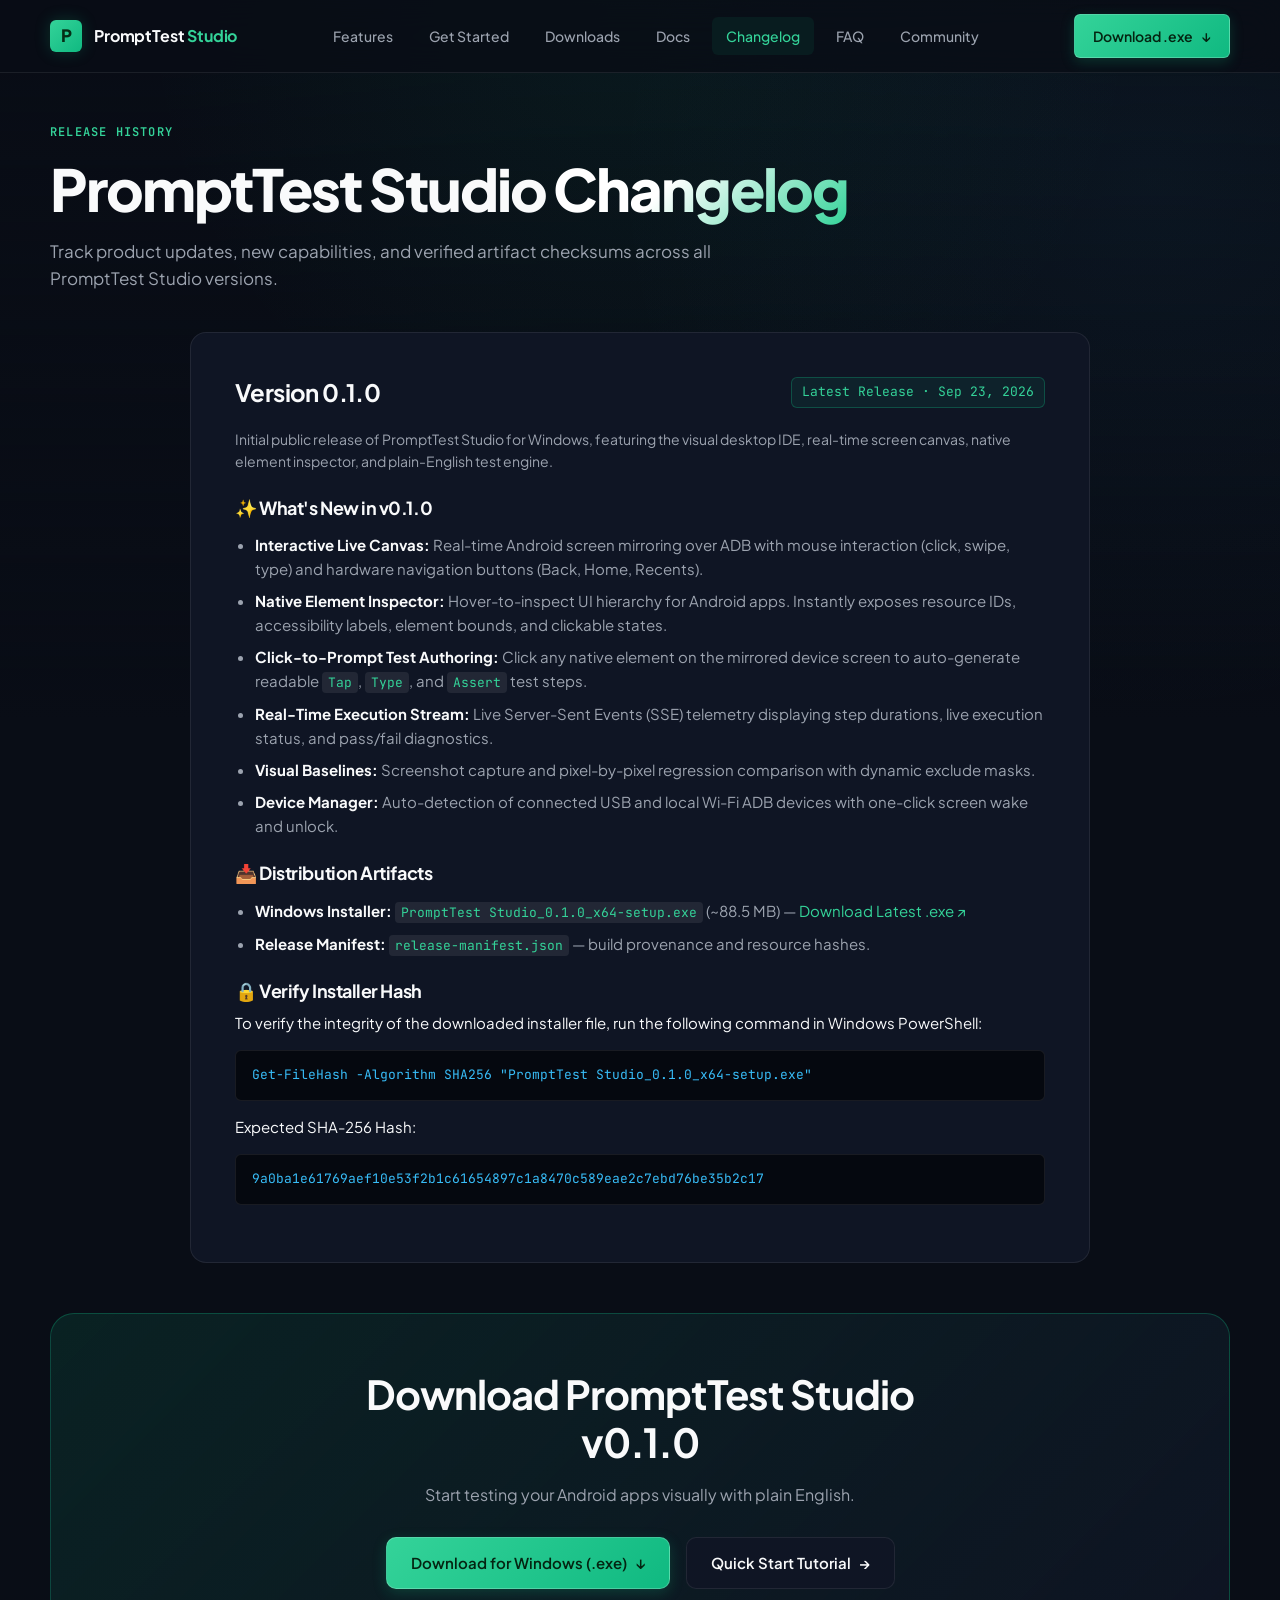
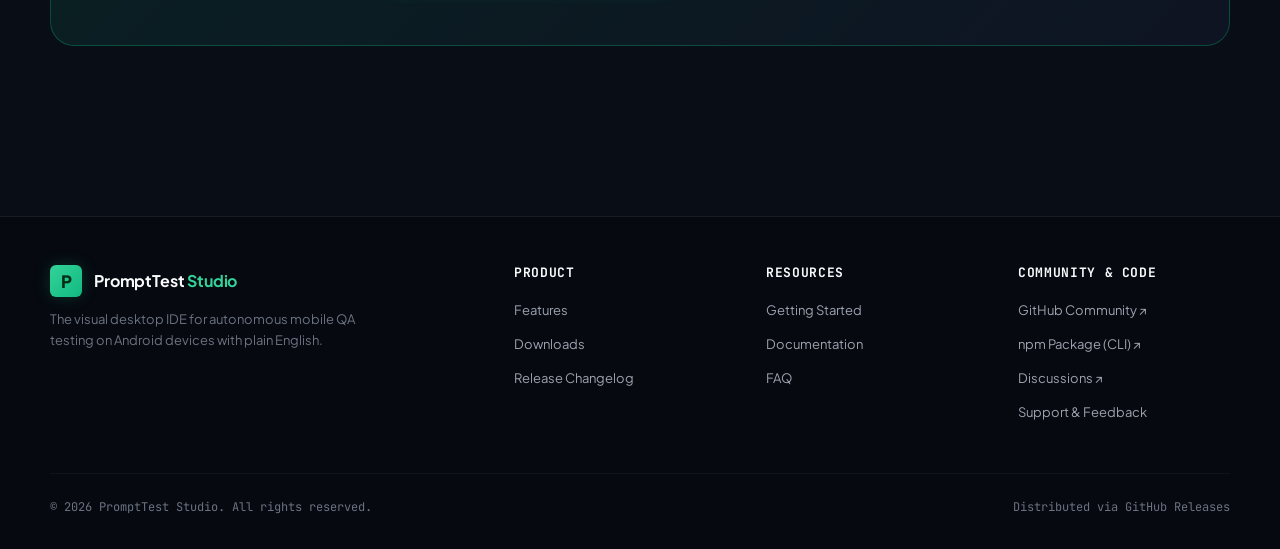
==== changelog.html @ 7959b404 "docs: add npm package link to footer across all pages and link to CLI repository README" ====
<!doctype html>
<html lang="en">
  <head>
    <meta charset="utf-8" />
    <meta name="viewport" content="width=device-width, initial-scale=1" />
    <meta name="description" content="PromptTest Studio release notes and changelog." />
    <meta property="og:title" content="Changelog | PromptTest Studio" />
    <title>Changelog | PromptTest Studio</title>
    <link rel="icon" type="image/svg+xml" href="assets/favicon.svg" />
    <link rel="stylesheet" href="styles/styles.css?v=2.2" />
  </head>
  <body>
    <!-- Navigation Header -->
    <header class="header-wrap">
      <div class="shell nav">
        <a class="brand" href="index.html">
          <span class="brand-mark">P</span>
          <span>PromptTest <strong>Studio</strong></span>
        </a>
        <nav class="nav-links">
          <a href="features.html">Features</a>
          <a href="getting-started.html">Get Started</a>
          <a href="downloads.html">Downloads</a>
          <a href="studio.html">Docs</a>
          <a href="changelog.html">Changelog</a>
          <a href="faq.html">FAQ</a>
          <a href="contact.html">Community</a>
        </nav>
        <div class="nav-actions">
          <a class="btn btn-primary btn-download-primary" href="https://github.com/shriramsingh/prompttest-studio-site/releases/latest">
            <span>Download .exe</span>
            <span>↓</span>
          </a>
          <button class="nav-toggle" aria-label="Toggle navigation menu" aria-expanded="false">
            <svg fill="none" stroke="currentColor" viewBox="0 0 24 24" stroke-width="2">
              <path stroke-linecap="round" stroke-linejoin="round" d="M4 6h16M4 12h16M4 18h16"/>
            </svg>
          </button>
        </div>
      </div>
    </header>

    <!-- Main Content -->
    <main class="shell page-container">
      <div class="page-header">
        <span class="eyebrow">Release History</span>
        <h1>PromptTest Studio <span class="gradient-text">Changelog</span></h1>
        <p class="lede">Track product updates, new capabilities, and verified artifact checksums across all PromptTest Studio versions.</p>
      </div>

      <div class="doc-shell">
        <div style="display: flex; align-items: center; justify-content: space-between; flex-wrap: wrap; gap: 12px; margin-bottom: 20px;">
          <h2 style="margin: 0; border: none; padding: 0;">Version 0.1.0</h2>
          <span class="meta-tag highlight" style="font-size: 13px;">Latest Release · Sep 23, 2026</span>
        </div>
        <p style="color: var(--text-muted); font-size: 14px;">
          Initial public release of PromptTest Studio for Windows, featuring the visual desktop IDE, real-time screen canvas, native element inspector, and plain-English test engine.
        </p>

        <h3>✨ What's New in v0.1.0</h3>
        <ul>
          <li><strong>Interactive Live Canvas:</strong> Real-time Android screen mirroring over ADB with mouse interaction (click, swipe, type) and hardware navigation buttons (Back, Home, Recents).</li>
          <li><strong>Native Element Inspector:</strong> Hover-to-inspect UI hierarchy for Android apps. Instantly exposes resource IDs, accessibility labels, element bounds, and clickable states.</li>
          <li><strong>Click-to-Prompt Test Authoring:</strong> Click any native element on the mirrored device screen to auto-generate readable <code>Tap</code>, <code>Type</code>, and <code>Assert</code> test steps.</li>
          <li><strong>Real-Time Execution Stream:</strong> Live Server-Sent Events (SSE) telemetry displaying step durations, live execution status, and pass/fail diagnostics.</li>
          <li><strong>Visual Baselines:</strong> Screenshot capture and pixel-by-pixel regression comparison with dynamic exclude masks.</li>
          <li><strong>Device Manager:</strong> Auto-detection of connected USB and local Wi-Fi ADB devices with one-click screen wake and unlock.</li>
        </ul>

        <h3>📥 Distribution Artifacts</h3>
        <ul>
          <li>
            <strong>Windows Installer:</strong>
            <code>PromptTest Studio_0.1.0_x64-setup.exe</code> (~88.5 MB) —
            <a href="https://github.com/shriramsingh/prompttest-studio-site/releases/latest">Download Latest .exe ↗</a>
          </li>
          <li>
            <strong>Release Manifest:</strong>
            <code>release-manifest.json</code> — build provenance and resource hashes.
          </li>
        </ul>

        <h3>🔒 Verify Installer Hash</h3>
        <p>To verify the integrity of the downloaded installer file, run the following command in Windows PowerShell:</p>
        <pre class="code-box"><code>Get-FileHash -Algorithm SHA256 "PromptTest Studio_0.1.0_x64-setup.exe"</code></pre>
        
        <p style="margin-top: 14px;">Expected SHA-256 Hash:</p>
        <pre class="code-box"><code>9a0ba1e61769aef10e53f2b1c61654897c1a8470c589eae2c7ebd76be35b2c17</code></pre>
      </div>

      <!-- Bottom CTA Banner -->
      <div class="cta-banner" style="margin-top: 50px;">
        <h2>Download PromptTest Studio v0.1.0</h2>
        <p>Start testing your Android apps visually with plain English.</p>
        <div class="cta-actions">
          <a class="btn btn-primary btn-lg btn-download-primary" href="https://github.com/shriramsingh/prompttest-studio-site/releases/latest">
            <span>Download for Windows (.exe)</span>
            <span>↓</span>
          </a>
          <a class="btn btn-secondary btn-lg" href="getting-started.html">
            <span>Quick Start Tutorial</span>
            <span>→</span>
          </a>
        </div>
      </div>
    </main>

    <!-- Footer -->
    <footer>
      <div class="shell">
        <div class="footer-grid">
          <div class="footer-brand">
            <a class="brand" href="index.html">
              <span class="brand-mark">P</span>
              <span>PromptTest <strong>Studio</strong></span>
            </a>
            <p>The visual desktop IDE for autonomous mobile QA testing on Android devices with plain English.</p>
          </div>
          <div class="footer-col">
            <h4>Product</h4>
            <ul>
              <li><a href="features.html">Features</a></li>
              <li><a href="downloads.html">Downloads</a></li>
              <li><a href="changelog.html">Release Changelog</a></li>
            </ul>
          </div>
          <div class="footer-col">
            <h4>Resources</h4>
            <ul>
              <li><a href="getting-started.html">Getting Started</a></li>
              <li><a href="studio.html">Documentation</a></li>
              <li><a href="faq.html">FAQ</a></li>
            </ul>
          </div>
          <div class="footer-col">
            <h4>Community &amp; Code</h4>
            <ul>
              <li><a href="https://github.com/shriramsingh/prompttest-community" target="_blank" rel="noreferrer">GitHub Community ↗</a></li>
              <li><a href="https://www.npmjs.com/package/prompttest" target="_blank" rel="noreferrer">npm Package (CLI) ↗</a></li>
              <li><a href="https://github.com/shriramsingh/prompttest-community/discussions" target="_blank" rel="noreferrer">Discussions ↗</a></li>
              <li><a href="contact.html">Support &amp; Feedback</a></li>
            </ul>
          </div>
        </div>
        <div class="footer-bottom">
          <span>&copy; 2026 PromptTest Studio. All rights reserved.</span>
          <span>Distributed via GitHub Releases</span>
        </div>
      </div>
    </footer>

    <script src="scripts/nav.js?v=2.2"></script>
    <script src="scripts/releases.js?v=2.2"></script>
  </body>
</html>
---- styles/styles.css ----
@import url('https://fonts.googleapis.com/css2?family=JetBrains+Mono:wght@400;500;600&family=Plus+Jakarta+Sans:wght@400;500;600;700;800&display=swap');

:root {
  --bg: #090d16;
  --bg-surface: #0f1524;
  --bg-surface-raised: #151e32;
  --bg-card: rgba(17, 24, 39, 0.7);
  --bg-card-hover: rgba(23, 32, 51, 0.85);
  
  --border: rgba(255, 255, 255, 0.08);
  --border-subtle: rgba(255, 255, 255, 0.04);
  --border-focus: rgba(16, 185, 129, 0.4);
  
  --text: #f9fafb;
  --text-muted: #9ca3af;
  --text-dim: #6b7280;
  
  --accent: #10b981;
  --accent-light: #34d399;
  --accent-glow: rgba(16, 185, 129, 0.22);
  --accent-cyan: #38bdf8;
  
  --font-sans: 'Plus Jakarta Sans', system-ui, -apple-system, BlinkMacSystemFont, 'Segoe UI', Roboto, Helvetica, Arial, sans-serif;
  --font-mono: 'JetBrains Mono', ui-monospace, SFMono-Regular, Menlo, Monaco, Consolas, monospace;
  
  --radius-sm: 6px;
  --radius-md: 10px;
  --radius-lg: 16px;
  --radius-xl: 24px;
  
  --shadow-sm: 0 1px 2px 0 rgba(0, 0, 0, 0.05);
  --shadow-card: 0 10px 30px -10px rgba(0, 0, 0, 0.5), 0 0 1px 1px var(--border);
  --shadow-glow: 0 0 40px -10px var(--accent-glow);
}

*, *::before, *::after {
  box-sizing: border-box;
}

html {
  scroll-behavior: smooth;
  color-scheme: dark;
}

body {
  margin: 0;
  background-color: var(--bg);
  color: var(--text);
  font-family: var(--font-sans);
  font-size: 15px;
  line-height: 1.6;
  -webkit-font-smoothing: antialiased;
  -moz-osx-font-smoothing: grayscale;
  min-height: 100vh;
  display: flex;
  flex-direction: column;
}

/* Background mesh */
body::before {
  content: "";
  position: fixed;
  inset: 0;
  pointer-events: none;
  z-index: -1;
  background: 
    radial-gradient(circle at 50% 0%, rgba(16, 185, 129, 0.08), transparent 45%),
    radial-gradient(circle at 90% 20%, rgba(56, 189, 248, 0.05), transparent 40%),
    linear-gradient(to bottom, transparent, var(--bg) 80%);
}

.shell {
  width: min(1180px, calc(100% - 40px));
  margin-left: auto;
  margin-right: auto;
}

/* Typography */
h1, h2, h3, h4, h5 {
  color: var(--text);
  font-weight: 700;
  line-height: 1.2;
  margin: 0 0 0.5em;
  letter-spacing: -0.025em;
}

h1 {
  font-size: clamp(34px, 4.8vw, 58px);
  font-weight: 800;
  letter-spacing: -0.035em;
}

h2 {
  font-size: clamp(26px, 3.2vw, 40px);
}

h3 {
  font-size: 20px;
}

p {
  margin: 0 0 1em;
}

a {
  color: var(--accent-light);
  text-decoration: none;
  transition: color 0.15s ease;
}

a:hover {
  color: #fff;
}

.gradient-text {
  background: linear-gradient(135deg, #ffffff 40%, var(--accent-light) 100%);
  -webkit-background-clip: text;
  -webkit-text-fill-color: transparent;
}

/* Header & Nav */
.header-wrap {
  position: sticky;
  top: 0;
  z-index: 100;
  background: rgba(9, 13, 22, 0.8);
  backdrop-filter: blur(16px);
  -webkit-backdrop-filter: blur(16px);
  border-bottom: 1px solid var(--border);
}

.nav {
  height: 72px;
  display: flex;
  align-items: center;
  justify-content: space-between;
  gap: 24px;
}

.brand {
  display: flex;
  align-items: center;
  gap: 12px;
  color: var(--text);
  font-size: 16px;
  font-weight: 700;
  letter-spacing: -0.01em;
  text-decoration: none;
}

.brand-mark {
  display: grid;
  place-items: center;
  width: 32px;
  height: 32px;
  background: linear-gradient(135deg, var(--accent-light), var(--accent));
  color: #052e16;
  font-weight: 800;
  font-size: 17px;
  border-radius: var(--radius-sm);
  box-shadow: 0 0 16px var(--accent-glow);
}

.brand span strong {
  color: var(--accent-light);
}

.nav-links {
  display: flex;
  align-items: center;
  gap: 8px;
}

.nav-links a {
  padding: 8px 14px;
  border-radius: var(--radius-sm);
  color: var(--text-muted);
  font-size: 14px;
  font-weight: 500;
  transition: all 0.15s ease;
}

.nav-links a:hover {
  color: var(--text);
  background: rgba(255, 255, 255, 0.05);
}

.nav-links a.active {
  color: var(--accent-light);
  background: rgba(16, 185, 129, 0.08);
}

.nav-actions {
  display: flex;
  align-items: center;
  gap: 12px;
}

/* Nav toggle button for mobile */
.nav-toggle {
  display: none;
  background: transparent;
  border: 1px solid var(--border);
  color: var(--text);
  padding: 8px 10px;
  border-radius: var(--radius-sm);
  cursor: pointer;
}

.nav-toggle svg {
  display: block;
  width: 20px;
  height: 20px;
}

/* Buttons */
.btn {
  display: inline-flex;
  align-items: center;
  justify-content: center;
  gap: 8px;
  padding: 10px 18px;
  border-radius: var(--radius-sm);
  font-size: 14px;
  font-weight: 600;
  cursor: pointer;
  transition: all 0.2s cubic-bezier(0.16, 1, 0.3, 1);
  text-decoration: none;
  white-space: nowrap;
}

.btn-primary {
  background: linear-gradient(135deg, var(--accent-light), var(--accent));
  color: #042411;
  box-shadow: 0 4px 14px var(--accent-glow);
  border: 1px solid rgba(255, 255, 255, 0.2);
}

.btn-primary:hover {
  background: linear-gradient(135deg, #4ade80, var(--accent-light));
  color: #021a0b;
  transform: translateY(-1px);
  box-shadow: 0 6px 20px rgba(16, 185, 129, 0.35);
}

.btn-secondary {
  background: var(--bg-surface);
  border: 1px solid var(--border);
  color: var(--text);
}

.btn-secondary:hover {
  background: var(--bg-surface-raised);
  border-color: rgba(255, 255, 255, 0.16);
  color: #fff;
  transform: translateY(-1px);
}

.btn-lg {
  padding: 13px 24px;
  font-size: 15px;
  border-radius: var(--radius-md);
}

/* Hero Section */
.hero {
  padding: 68px 0 80px;
  text-align: center;
}

.hero-pill {
  display: inline-flex;
  align-items: center;
  gap: 8px;
  padding: 5px 14px;
  background: rgba(16, 185, 129, 0.08);
  border: 1px solid rgba(16, 185, 129, 0.25);
  border-radius: 9999px;
  font-size: 13px;
  font-weight: 500;
  color: var(--accent-light);
  margin-bottom: 24px;
  text-decoration: none;
  transition: border-color 0.15s ease;
}

.hero-pill:hover {
  border-color: var(--accent-light);
  color: #fff;
}

.hero-pill .dot {
  width: 7px;
  height: 7px;
  background: var(--accent-light);
  border-radius: 50%;
  box-shadow: 0 0 10px var(--accent-light);
}

.hero h1 {
  max-width: 820px;
  margin: 0 auto 20px;
}

.hero-lede {
  max-width: 640px;
  margin: 0 auto 32px;
  color: var(--text-muted);
  font-size: 17px;
  line-height: 1.6;
}

.hero-cta {
  display: flex;
  align-items: center;
  justify-content: center;
  gap: 16px;
  flex-wrap: wrap;
  margin-bottom: 16px;
}

.hero-meta {
  color: var(--text-dim);
  font-size: 13px;
  font-family: var(--font-mono);
  display: flex;
  align-items: center;
  justify-content: center;
  gap: 16px;
  flex-wrap: wrap;
}

.hero-meta span {
  display: inline-flex;
  align-items: center;
  gap: 6px;
}

/* IDE & Phone Mockup */
.mockup-container {
  margin: 54px auto 0;
  max-width: 1040px;
  position: relative;
}

.mockup-glow {
  position: absolute;
  inset: -20px 10%;
  background: radial-gradient(ellipse at 50% 40%, rgba(16, 185, 129, 0.15), transparent 70%);
  filter: blur(50px);
  z-index: 0;
  pointer-events: none;
}

.studio-window {
  position: relative;
  z-index: 1;
  background: #0d121f;
  border: 1px solid rgba(255, 255, 255, 0.1);
  border-radius: var(--radius-lg);
  box-shadow: 0 25px 60px -15px rgba(0, 0, 0, 0.8), 0 0 0 1px rgba(255, 255, 255, 0.05);
  overflow: hidden;
  text-align: left;
}

.window-titlebar {
  height: 42px;
  background: #0a0e19;
  border-bottom: 1px solid var(--border);
  display: flex;
  align-items: center;
  padding: 0 16px;
  gap: 14px;
  font-family: var(--font-mono);
  font-size: 12px;
  color: var(--text-dim);
}

.traffic-lights {
  display: flex;
  gap: 7px;
}

.traffic-lights span {
  width: 11px;
  height: 11px;
  border-radius: 50%;
  background: #2b3547;
}

.traffic-lights span:nth-child(1) { background: #ef4444; }
.traffic-lights span:nth-child(2) { background: #f59e0b; }
.traffic-lights span:nth-child(3) { background: #10b981; }

.window-title {
  margin-left: 6px;
  color: var(--text-muted);
}

.device-badge {
  margin-left: auto;
  display: inline-flex;
  align-items: center;
  gap: 6px;
  background: rgba(16, 185, 129, 0.1);
  border: 1px solid rgba(16, 185, 129, 0.25);
  padding: 3px 10px;
  border-radius: 9999px;
  color: var(--accent-light);
  font-size: 11px;
}

.device-badge .pulse {
  width: 6px;
  height: 6px;
  border-radius: 50%;
  background: var(--accent-light);
  box-shadow: 0 0 8px var(--accent-light);
}

.window-body {
  display: grid;
  grid-template-columns: 56px 1fr 340px;
  min-height: 440px;
}

/* Mockup Sidebar */
.mockup-sidebar {
  background: #090d16;
  border-right: 1px solid var(--border);
  display: flex;
  flex-direction: column;
  align-items: center;
  padding: 16px 0;
  gap: 20px;
}

.mockup-sidebar-icon {
  width: 34px;
  height: 34px;
  border-radius: var(--radius-sm);
  display: grid;
  place-items: center;
  color: var(--text-dim);
  font-size: 16px;
  transition: all 0.15s ease;
}

.mockup-sidebar-icon.active {
  background: rgba(16, 185, 129, 0.12);
  color: var(--accent-light);
  border: 1px solid rgba(16, 185, 129, 0.3);
}

/* Mockup Device Canvas */
.mockup-canvas {
  background: #0f1422;
  padding: 24px;
  display: flex;
  flex-direction: column;
  align-items: center;
  justify-content: center;
  position: relative;
}

.canvas-device-frame {
  width: 220px;
  height: 380px;
  background: #04070e;
  border: 5px solid #202b3e;
  border-radius: 28px;
  position: relative;
  overflow: hidden;
  box-shadow: 0 15px 35px rgba(0, 0, 0, 0.5);
}

.device-camera {
  position: absolute;
  top: 10px;
  left: 50%;
  transform: translateX(-50%);
  width: 10px;
  height: 10px;
  background: #202b3e;
  border-radius: 50%;
  z-index: 5;
}

.device-screen {
  padding: 34px 14px 14px;
  height: 100%;
  display: flex;
  flex-direction: column;
  background: linear-gradient(180deg, #131d2e 0%, #0d1522 100%);
  position: relative;
}

.screen-app-bar {
  font-size: 11px;
  font-weight: 700;
  color: #fff;
  margin-bottom: 20px;
  display: flex;
  justify-content: space-between;
}

.screen-card {
  background: rgba(255, 255, 255, 0.05);
  border-radius: var(--radius-sm);
  padding: 12px;
  margin-bottom: 14px;
}

.screen-input {
  height: 28px;
  background: rgba(0, 0, 0, 0.3);
  border: 1px solid rgba(255, 255, 255, 0.1);
  border-radius: 4px;
  margin-bottom: 10px;
  padding: 4px 8px;
  font-size: 10px;
  color: var(--text-muted);
}

/* Inspected Element Overlay */
.inspected-target {
  position: relative;
  background: var(--accent);
  color: #042411;
  font-weight: 700;
  font-size: 11px;
  text-align: center;
  padding: 8px;
  border-radius: 5px;
  box-shadow: 0 0 0 2px var(--accent-light), 0 0 16px var(--accent-glow);
  animation: pulseTarget 2s infinite ease-in-out;
}

@keyframes pulseTarget {
  0%, 100% { box-shadow: 0 0 0 2px var(--accent-light), 0 0 14px var(--accent-glow); }
  50% { box-shadow: 0 0 0 3px #fff, 0 0 22px rgba(16, 185, 129, 0.6); }
}

.target-tooltip {
  position: absolute;
  top: -30px;
  left: 50%;
  transform: translateX(-50%);
  background: #021a0b;
  border: 1px solid var(--accent);
  color: var(--accent-light);
  font-family: var(--font-mono);
  font-size: 9px;
  padding: 3px 6px;
  border-radius: 4px;
  white-space: nowrap;
}

/* Mockup Stream & Spec panel */
.mockup-panel {
  background: #0b0f1a;
  border-left: 1px solid var(--border);
  display: flex;
  flex-direction: column;
}

.panel-header {
  height: 42px;
  border-bottom: 1px solid var(--border);
  display: flex;
  align-items: center;
  justify-content: space-between;
  padding: 0 16px;
  font-size: 12px;
  font-weight: 600;
  color: var(--text-muted);
}

.panel-body {
  padding: 16px;
  flex: 1;
  overflow: auto;
  font-family: var(--font-mono);
  font-size: 12px;
}

.stream-step {
  display: flex;
  align-items: flex-start;
  gap: 10px;
  padding: 10px 12px;
  background: rgba(255, 255, 255, 0.02);
  border: 1px solid var(--border);
  border-radius: var(--radius-sm);
  margin-bottom: 8px;
  line-height: 1.4;
}

.stream-step.pass {
  border-left: 3px solid var(--accent);
}

.stream-step.active {
  border-left: 3px solid var(--accent-cyan);
  background: rgba(56, 189, 248, 0.06);
}

.step-icon {
  font-weight: 800;
  font-size: 13px;
}

.stream-step.pass .step-icon { color: var(--accent); }
.stream-step.active .step-icon { color: var(--accent-cyan); }

.step-text {
  flex: 1;
  color: var(--text);
}

.step-time {
  color: var(--text-dim);
  font-size: 10px;
}

/* Trust / Proof ribbon */
.proof-strip {
  padding: 24px 0;
  border-top: 1px solid var(--border);
  border-bottom: 1px solid var(--border);
  background: rgba(15, 21, 36, 0.4);
  margin: 70px 0;
}

.proof-strip .shell {
  display: flex;
  justify-content: space-around;
  align-items: center;
  flex-wrap: wrap;
  gap: 20px;
  color: var(--text-muted);
  font-family: var(--font-mono);
  font-size: 12px;
  text-transform: uppercase;
  letter-spacing: 0.06em;
}

.proof-strip span {
  display: flex;
  align-items: center;
  gap: 8px;
}

.proof-strip span strong {
  color: var(--text);
}

/* Feature Bento Grid */
.section {
  padding: 70px 0;
}

.section-head {
  text-align: center;
  max-width: 680px;
  margin: 0 auto 50px;
}

.eyebrow {
  color: var(--accent-light);
  font-family: var(--font-mono);
  font-size: 12px;
  font-weight: 600;
  letter-spacing: 0.1em;
  text-transform: uppercase;
  margin-bottom: 12px;
  display: block;
}

.section-head p {
  color: var(--text-muted);
  font-size: 16px;
}

.bento-grid {
  display: grid;
  grid-template-columns: repeat(3, 1fr);
  gap: 20px;
}

.bento-card {
  background: var(--bg-card);
  border: 1px solid var(--border);
  border-radius: var(--radius-lg);
  padding: 28px;
  transition: all 0.25s ease;
  display: flex;
  flex-direction: column;
}

.bento-card:hover {
  background: var(--bg-card-hover);
  border-color: var(--card-border-hover);
  transform: translateY(-2px);
  box-shadow: var(--shadow-glow);
}

.bento-icon {
  width: 44px;
  height: 44px;
  border-radius: var(--radius-md);
  background: rgba(16, 185, 129, 0.1);
  border: 1px solid rgba(16, 185, 129, 0.2);
  color: var(--accent-light);
  display: grid;
  place-items: center;
  font-size: 20px;
  margin-bottom: 20px;
}

.bento-card h3 {
  margin-bottom: 10px;
}

.bento-card p {
  color: var(--text-muted);
  font-size: 14px;
  line-height: 1.6;
  margin-bottom: 18px;
  flex: 1;
}

.bento-pill {
  align-self: flex-start;
  font-family: var(--font-mono);
  font-size: 11px;
  background: rgba(255, 255, 255, 0.04);
  border: 1px solid var(--border);
  padding: 3px 8px;
  border-radius: 4px;
  color: var(--accent-cyan);
}

/* Workflow Steps */
.workflow-grid {
  display: grid;
  grid-template-columns: repeat(3, 1fr);
  gap: 24px;
  margin-top: 40px;
}

.step-card {
  position: relative;
  background: var(--bg-surface);
  border: 1px solid var(--border);
  border-radius: var(--radius-lg);
  padding: 32px 24px;
}

.step-number {
  font-family: var(--font-mono);
  font-size: 24px;
  font-weight: 800;
  color: var(--accent);
  margin-bottom: 14px;
}

.step-card h3 {
  margin-bottom: 10px;
}

.step-card p {
  color: var(--text-muted);
  font-size: 14px;
  line-height: 1.6;
}

.step-card code {
  display: block;
  margin-top: 14px;
  padding: 8px 12px;
  background: #090d16;
  border: 1px solid var(--border);
  border-radius: var(--radius-sm);
  font-family: var(--font-mono);
  font-size: 12px;
  color: var(--accent-light);
}

/* CTA Banner */
.cta-banner {
  margin: 60px 0 80px;
  background: linear-gradient(135deg, rgba(16, 185, 129, 0.12) 0%, rgba(15, 21, 36, 0.9) 100%);
  border: 1px solid rgba(16, 185, 129, 0.3);
  border-radius: var(--radius-xl);
  padding: 56px 40px;
  text-align: center;
  position: relative;
  overflow: hidden;
}

.cta-banner h2 {
  max-width: 600px;
  margin: 0 auto 16px;
}

.cta-banner p {
  max-width: 520px;
  margin: 0 auto 30px;
  color: var(--text-muted);
  font-size: 16px;
}

.cta-actions {
  display: flex;
  justify-content: center;
  align-items: center;
  gap: 16px;
  flex-wrap: wrap;
}

/* Documentation / Page Shell */
.page-container {
  padding: 50px 0 90px;
  flex: 1;
}

.page-header {
  margin-bottom: 40px;
}

.page-header h1 {
  margin-bottom: 14px;
}

.page-header .lede {
  color: var(--text-muted);
  font-size: 17px;
  max-width: 720px;
  line-height: 1.6;
}

/* Download Center Card */
.download-hero-card {
  background: var(--bg-surface);
  border: 1px solid rgba(16, 185, 129, 0.3);
  box-shadow: 0 12px 35px -10px var(--accent-glow);
  border-radius: var(--radius-lg);
  padding: 36px;
  display: flex;
  align-items: center;
  justify-content: space-between;
  gap: 28px;
  margin-bottom: 40px;
}

.download-hero-left h2 {
  font-size: 28px;
  margin-bottom: 8px;
}

.download-hero-left p {
  color: var(--text-muted);
  font-size: 14px;
  margin: 0 0 12px;
}

.download-meta-tags {
  display: flex;
  gap: 12px;
  flex-wrap: wrap;
}

.meta-tag {
  display: inline-flex;
  align-items: center;
  gap: 6px;
  padding: 4px 10px;
  background: rgba(255, 255, 255, 0.04);
  border: 1px solid var(--border);
  border-radius: var(--radius-sm);
  font-family: var(--font-mono);
  font-size: 11px;
  color: var(--text-muted);
}

.meta-tag.highlight {
  color: var(--accent-light);
  border-color: rgba(16, 185, 129, 0.3);
  background: rgba(16, 185, 129, 0.08);
}

/* Platform Cards Grid */
.platform-grid {
  display: grid;
  grid-template-columns: repeat(3, 1fr);
  gap: 24px;
  margin: 36px 0;
}

.platform-card {
  background: var(--bg-surface);
  border: 1px solid var(--border);
  border-radius: var(--radius-lg);
  padding: 32px 28px;
  display: flex;
  flex-direction: column;
  position: relative;
  transition: all 0.2s ease;
}

.platform-card.active {
  border-color: rgba(16, 185, 129, 0.4);
  box-shadow: 0 10px 30px -10px var(--accent-glow);
  background: linear-gradient(180deg, rgba(16, 185, 129, 0.04) 0%, var(--bg-surface) 100%);
}

.platform-card.upcoming {
  opacity: 0.8;
  border-style: dashed;
}

.platform-card:hover {
  transform: translateY(-2px);
  border-color: rgba(255, 255, 255, 0.2);
}

.platform-card.active:hover {
  border-color: var(--accent-light);
}

.platform-header {
  display: flex;
  align-items: center;
  justify-content: space-between;
  margin-bottom: 20px;
}

.platform-icon {
  width: 48px;
  height: 48px;
  border-radius: var(--radius-md);
  background: rgba(255, 255, 255, 0.04);
  border: 1px solid var(--border);
  display: grid;
  place-items: center;
  color: var(--text);
}

.platform-card.active .platform-icon {
  background: rgba(16, 185, 129, 0.12);
  border-color: rgba(16, 185, 129, 0.3);
  color: var(--accent-light);
}

.platform-status-badge {
  font-family: var(--font-mono);
  font-size: 11px;
  font-weight: 600;
  padding: 3px 8px;
  border-radius: 4px;
}

.platform-status-badge.available {
  background: rgba(16, 185, 129, 0.15);
  color: var(--accent-light);
  border: 1px solid rgba(16, 185, 129, 0.3);
}

.platform-status-badge.roadmap {
  background: rgba(255, 255, 255, 0.05);
  color: var(--text-dim);
  border: 1px solid var(--border);
}

.platform-card h3 {
  font-size: 20px;
  margin: 0 0 8px;
}

.platform-card .platform-desc {
  color: var(--text-muted);
  font-size: 13px;
  line-height: 1.6;
  margin-bottom: 20px;
}

.platform-specs {
  list-style: none;
  padding: 0;
  margin: 0 0 28px;
  display: flex;
  flex-direction: column;
  gap: 8px;
  font-size: 13px;
  color: var(--text-muted);
  flex: 1;
}

.platform-specs li {
  display: flex;
  align-items: center;
  gap: 8px;
}

.platform-specs li span {
  color: var(--text-dim);
  font-family: var(--font-mono);
  font-size: 11px;
}

.platform-specs li strong {
  color: var(--text);
}

@media (max-width: 900px) {
  .platform-grid {
    grid-template-columns: 1fr;
  }
}

/* Verification Card */
.verify-card {
  background: var(--bg-surface);
  border: 1px solid var(--border);
  border-radius: var(--radius-md);
  padding: 24px;
  margin-top: 32px;
}

.verify-card h3 {
  font-size: 16px;
  margin-bottom: 8px;
}

/* SmartScreen Alert Box */
.smartscreen-notice {
  background: rgba(30, 58, 138, 0.15);
  border: 1px solid rgba(59, 130, 246, 0.4);
  border-radius: var(--radius-md);
  padding: 24px;
  margin: 32px 0;
  display: flex;
  gap: 20px;
  align-items: flex-start;
}

.smartscreen-icon {
  width: 40px;
  height: 40px;
  border-radius: var(--radius-sm);
  background: rgba(59, 130, 246, 0.2);
  color: #60a5fa;
  display: grid;
  place-items: center;
  flex-shrink: 0;
}

.smartscreen-icon svg {
  width: 22px;
  height: 22px;
  stroke: currentColor;
  stroke-width: 2;
  fill: none;
}

.smartscreen-content h3 {
  font-size: 16px;
  margin: 0 0 6px;
  color: #93c5fd;
}

.smartscreen-content p {
  color: var(--text-muted);
  font-size: 14px;
  margin: 0 0 12px;
  line-height: 1.6;
}

.smartscreen-steps {
  display: flex;
  flex-direction: column;
  gap: 8px;
  background: rgba(10, 15, 26, 0.6);
  border: 1px solid rgba(255, 255, 255, 0.06);
  border-radius: var(--radius-sm);
  padding: 14px 16px;
  font-size: 13px;
  color: var(--text);
}

.smartscreen-steps strong {
  color: #60a5fa;
}

/* Guide Step List for Wi-Fi & Device Setup */
.guide-step-list {
  display: flex;
  flex-direction: column;
  gap: 16px;
  margin: 20px 0;
}

.guide-step-item {
  display: flex;
  gap: 16px;
  background: rgba(255, 255, 255, 0.02);
  border: 1px solid var(--border);
  border-radius: var(--radius-md);
  padding: 20px;
}

.step-badge {
  width: 32px;
  height: 32px;
  border-radius: 50%;
  background: rgba(16, 185, 129, 0.15);
  border: 1px solid var(--accent);
  color: var(--accent-light);
  font-weight: 700;
  font-family: var(--font-mono);
  font-size: 14px;
  display: grid;
  place-items: center;
  flex-shrink: 0;
}

.step-details {
  flex: 1;
}

.step-details h4 {
  font-size: 15px;
  margin: 0 0 6px;
  color: var(--text);
}

.step-details p {
  font-size: 13px;
  color: var(--text-muted);
  margin: 0 0 8px;
  line-height: 1.6;
}

.step-details ul {
  margin: 0;
  padding-left: 18px;
  color: var(--text-muted);
  font-size: 13px;
}

.step-details li {
  margin-bottom: 4px;
}

.verify-card p {
  color: var(--text-muted);
  font-size: 13px;
  margin-bottom: 14px;
}

.code-box {
  background: #05080f;
  border: 1px solid var(--border);
  border-radius: var(--radius-sm);
  padding: 14px 16px;
  font-family: var(--font-mono);
  font-size: 13px;
  color: var(--accent-cyan);
  overflow-x: auto;
  line-height: 1.6;
}

/* FAQ Accordion */
.faq-list {
  display: flex;
  flex-direction: column;
  gap: 12px;
  max-width: 860px;
}

.faq-item {
  background: var(--bg-surface);
  border: 1px solid var(--border);
  border-radius: var(--radius-md);
  overflow: hidden;
  transition: border-color 0.15s ease;
}

.faq-item:hover {
  border-color: rgba(255, 255, 255, 0.15);
}

.faq-item summary {
  padding: 20px 24px;
  cursor: pointer;
  font-size: 16px;
  font-weight: 600;
  list-style: none;
  display: flex;
  justify-content: space-between;
  align-items: center;
  user-select: none;
}

.faq-item summary::-webkit-details-marker {
  display: none;
}

.faq-item summary::after {
  content: "+";
  font-family: var(--font-mono);
  font-size: 20px;
  color: var(--accent-light);
  transition: transform 0.2s ease;
}

.faq-item[open] summary::after {
  content: "−";
}

.faq-content {
  padding: 0 24px 22px;
  color: var(--text-muted);
  font-size: 14px;
  line-height: 1.7;
}

/* Contact Cards */
.contact-grid {
  display: grid;
  grid-template-columns: repeat(3, 1fr);
  gap: 20px;
  margin-top: 32px;
}

.contact-card {
  background: var(--bg-surface);
  border: 1px solid var(--border);
  border-radius: var(--radius-lg);
  padding: 28px;
  display: flex;
  flex-direction: column;
  gap: 12px;
  text-decoration: none !important;
  transition: all 0.2s ease;
}

.contact-card:hover {
  border-color: var(--accent-light);
  background: var(--bg-surface-raised);
  transform: translateY(-2px);
}

.contact-card .card-icon {
  font-size: 24px;
}

.contact-card h3 {
  margin: 0;
  font-size: 18px;
  color: var(--text);
  display: flex;
  align-items: center;
  gap: 8px;
}

.contact-card h3 span {
  color: var(--accent-light);
  font-size: 14px;
}

.contact-card p {
  color: var(--text-muted);
  font-size: 13px;
  margin: 0;
  line-height: 1.6;
}

/* Documentation Content */
.doc-shell {
  max-width: 900px;
  background: var(--bg-surface);
  border: 1px solid var(--border);
  border-radius: var(--radius-lg);
  padding: 44px;
  margin: 0 auto;
}

.doc-shell h2 {
  font-size: 24px;
  border-bottom: 1px solid var(--border);
  padding-bottom: 10px;
  margin-top: 36px;
}

.doc-shell h3 {
  font-size: 18px;
  margin-top: 24px;
}

.doc-shell ul {
  padding-left: 20px;
  color: var(--text-muted);
}

.doc-shell li {
  margin-bottom: 8px;
  line-height: 1.6;
}

.doc-shell strong {
  color: var(--text);
}

.doc-shell code {
  background: rgba(255, 255, 255, 0.08);
  padding: 2px 6px;
  border-radius: 4px;
  font-family: var(--font-mono);
  font-size: 13px;
  color: var(--accent-light);
}

.doc-shell pre code {
  background: none;
  padding: 0;
  color: inherit;
}

/* Footer */
footer {
  margin-top: auto;
  border-top: 1px solid var(--border);
  background: #060910;
  padding: 48px 0 32px;
}

.footer-grid {
  display: grid;
  grid-template-columns: 2fr 1fr 1fr 1fr;
  gap: 40px;
  margin-bottom: 40px;
}

.footer-brand p {
  color: var(--text-dim);
  font-size: 13px;
  max-width: 320px;
  margin-top: 12px;
}

.footer-col h4 {
  font-size: 13px;
  font-family: var(--font-mono);
  color: var(--text);
  text-transform: uppercase;
  letter-spacing: 0.05em;
  margin-bottom: 16px;
}

.footer-col ul {
  list-style: none;
  padding: 0;
  margin: 0;
}

.footer-col li {
  margin-bottom: 10px;
}

.footer-col a {
  color: var(--text-muted);
  font-size: 13px;
  transition: color 0.15s ease;
}

.footer-col a:hover {
  color: var(--accent-light);
}

.footer-bottom {
  padding-top: 24px;
  border-top: 1px solid var(--border-subtle);
  display: flex;
  justify-content: space-between;
  align-items: center;
  color: var(--text-dim);
  font-size: 12px;
  font-family: var(--font-mono);
  flex-wrap: wrap;
  gap: 12px;
}

/* Responsive Styles */
@media (max-width: 960px) {
  .bento-grid, .workflow-grid, .contact-grid {
    grid-template-columns: 1fr;
  }
  
  .window-body {
    grid-template-columns: 1fr;
  }
  
  .mockup-sidebar, .mockup-panel {
    display: none;
  }
  
  .footer-grid {
    grid-template-columns: 1fr 1fr;
  }
  
  .download-hero-card {
    flex-direction: column;
    align-items: flex-start;
  }
}

.bento-icon svg, .mockup-sidebar-icon svg, .card-icon svg, .smartscreen-icon svg {
  display: block;
  stroke: currentColor;
  stroke-width: 2;
  stroke-linecap: round;
  stroke-linejoin: round;
  fill: none;
  flex-shrink: 0;
}

.smartscreen-icon svg {
  width: 22px;
  height: 22px;
  max-width: 22px;
  max-height: 22px;
}

.bento-icon svg {
  width: 22px;
  height: 22px;
}

.mockup-sidebar-icon svg {
  width: 18px;
  height: 18px;
}

.card-icon svg {
  width: 26px;
  height: 26px;
}

@media (max-width: 1024px) {
  .nav-links {
    display: none;
    position: absolute;
    top: 72px;
    left: 0;
    right: 0;
    background: #090d16;
    border-bottom: 1px solid var(--border);
    flex-direction: column;
    padding: 16px 20px;
    gap: 4px;
    box-shadow: 0 20px 40px rgba(0, 0, 0, 0.8);
  }
  
  .nav-links.is-open {
    display: flex;
  }
  
  .nav-links a {
    width: 100%;
    padding: 12px 14px;
    font-size: 15px;
  }
  
  .nav-toggle {
    display: block;
  }
  
  .doc-shell {
    padding: 24px;
  }
  
  .footer-grid {
    grid-template-columns: 1fr;
  }
}

/* Documentation Portal Layout */
.docs-layout {
  display: grid;
  grid-template-columns: 260px 1fr;
  gap: 48px;
  align-items: start;
}

.docs-sidebar {
  position: sticky;
  top: 96px;
  max-height: calc(100vh - 120px);
  overflow-y: auto;
  padding-right: 16px;
  border-right: 1px solid var(--border);
}

.docs-sidebar::-webkit-scrollbar {
  width: 4px;
}

.docs-sidebar::-webkit-scrollbar-thumb {
  background: rgba(255, 255, 255, 0.1);
  border-radius: 4px;
}

.docs-sidebar-group {
  margin-bottom: 24px;
}

.docs-sidebar-title {
  font-size: 11px;
  font-family: var(--font-mono);
  text-transform: uppercase;
  letter-spacing: 0.08em;
  color: var(--accent-light);
  margin-bottom: 10px;
  font-weight: 700;
}

.docs-sidebar-links {
  list-style: none;
  padding: 0;
  margin: 0;
  display: flex;
  flex-direction: column;
  gap: 4px;
}

.docs-sidebar-links a {
  color: var(--text-muted);
  font-size: 13px;
  padding: 6px 10px;
  border-radius: var(--radius-sm);
  transition: all 0.15s ease;
  display: block;
}

.docs-sidebar-links a:hover {
  color: var(--text);
  background: rgba(255, 255, 255, 0.04);
}

.docs-sidebar-links a.active {
  color: var(--accent-light);
  background: rgba(16, 185, 129, 0.1);
  font-weight: 600;
}

.docs-content {
  max-width: 860px;
  min-width: 0;
}

.docs-section {
  padding-top: 24px;
  margin-bottom: 56px;
  border-bottom: 1px solid var(--border-subtle);
  padding-bottom: 40px;
}

.docs-section:last-child {
  border-bottom: none;
}

.docs-section h2 {
  font-size: 26px;
  margin: 0 0 16px;
  display: flex;
  align-items: center;
  gap: 10px;
}

.docs-section h3 {
  font-size: 18px;
  margin: 28px 0 10px;
  color: var(--text);
}

.docs-section p {
  color: var(--text-muted);
  font-size: 15px;
  line-height: 1.7;
}

.docs-section ul, .docs-section ol {
  padding-left: 22px;
  color: var(--text-muted);
  font-size: 14px;
  line-height: 1.7;
}

.docs-section li {
  margin-bottom: 6px;
}

.docs-table {
  width: 100%;
  border-collapse: collapse;
  margin: 20px 0;
  font-size: 13px;
  background: rgba(255, 255, 255, 0.01);
  border-radius: var(--radius-sm);
  overflow: hidden;
}

.docs-table th, .docs-table td {
  padding: 12px 14px;
  border: 1px solid var(--border);
  text-align: left;
}

.docs-table th {
  background: rgba(255, 255, 255, 0.04);
  color: var(--text);
  font-weight: 600;
  font-family: var(--font-mono);
  font-size: 12px;
  letter-spacing: 0.03em;
}

.docs-table td code {
  color: var(--accent-light);
  background: rgba(255, 255, 255, 0.06);
  padding: 2px 6px;
  border-radius: 4px;
  font-family: var(--font-mono);
  font-size: 12px;
}

.docs-callout {
  border-radius: var(--radius-md);
  padding: 16px 20px;
  margin: 20px 0;
  display: flex;
  gap: 14px;
  font-size: 14px;
  line-height: 1.6;
}

.docs-callout.tip {
  background: rgba(16, 185, 129, 0.08);
  border: 1px solid rgba(16, 185, 129, 0.3);
}

.docs-callout.tip strong {
  color: var(--accent-light);
}

.docs-callout.info {
  background: rgba(56, 189, 248, 0.08);
  border: 1px solid rgba(56, 189, 248, 0.3);
}

.docs-callout.info strong {
  color: var(--accent-cyan);
}

.docs-callout.warning {
  background: rgba(245, 158, 11, 0.08);
  border: 1px solid rgba(245, 158, 11, 0.3);
}

.docs-callout.warning strong {
  color: #f59e0b;
}

.docs-mobile-toc {
  display: none;
}

@media (max-width: 960px) {
  .docs-layout {
    grid-template-columns: 1fr;
    gap: 24px;
  }
  
  .docs-sidebar {
    display: none;
  }
  
  .docs-mobile-toc {
    display: block;
    margin-bottom: 24px;
  }
}
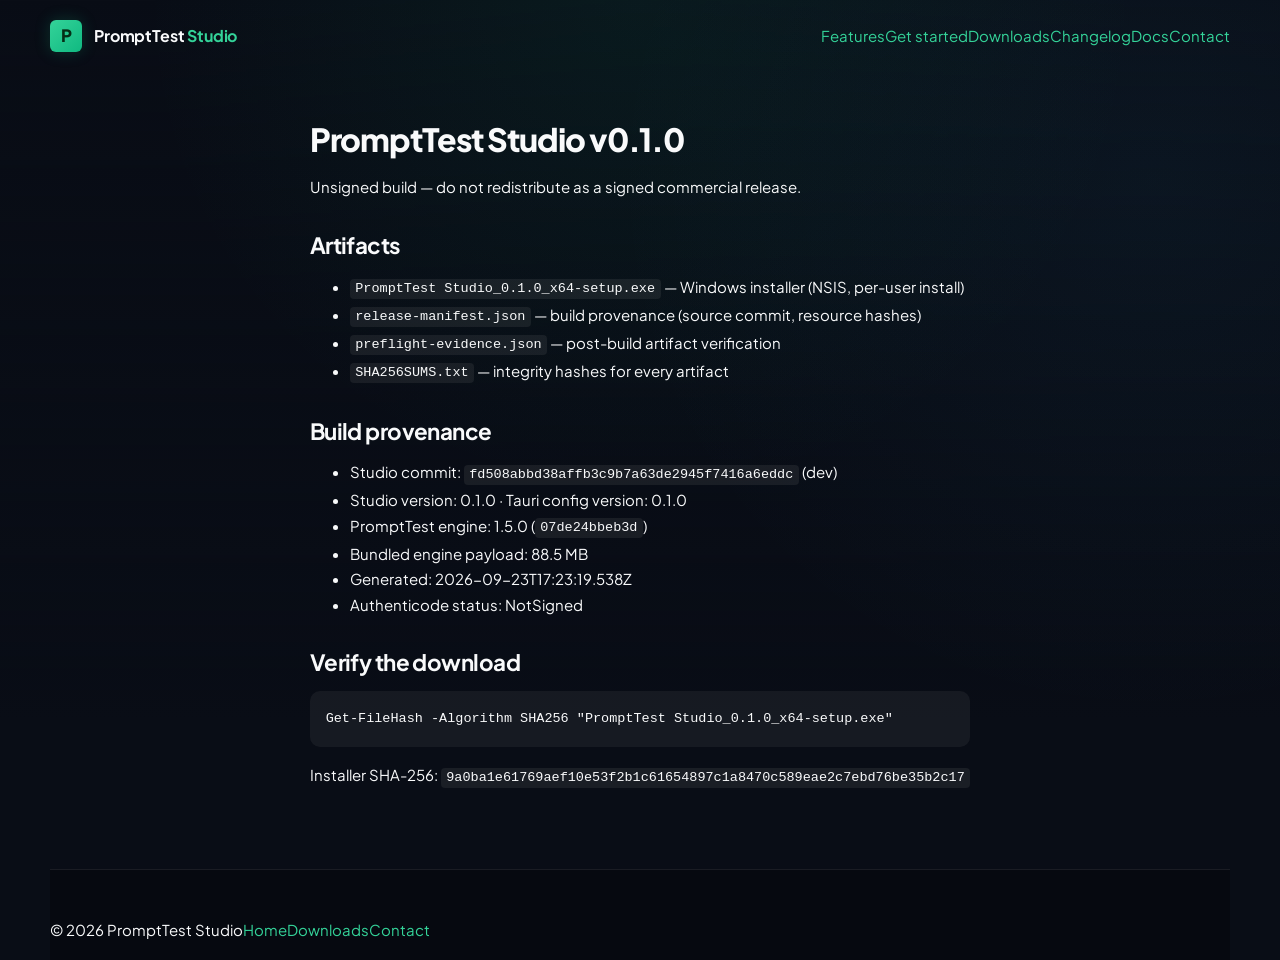
==== commit aaed7042: "docs: sync studio README and changelog from prompttest-studio@2ae6986" ====
--- a/changelog.html
+++ b/changelog.html
@@ -4,152 +4,52 @@
     <meta charset="utf-8" />
     <meta name="viewport" content="width=device-width, initial-scale=1" />
     <meta name="description" content="PromptTest Studio release notes and changelog." />
-    <meta property="og:title" content="Changelog | PromptTest Studio" />
     <title>Changelog | PromptTest Studio</title>
-    <link rel="icon" type="image/svg+xml" href="assets/favicon.svg" />
-    <link rel="stylesheet" href="styles/styles.css?v=2.2" />
+    <link rel="stylesheet" href="styles/styles.css" />
+    <style>
+      .md-shell { max-width: 880px; margin: 3rem auto 4rem; padding: 0 1.25rem; }
+      .md-shell h1 { font-size: 2rem; margin: 0 0 1rem; }
+      .md-shell h2 { font-size: 1.4rem; margin: 2rem 0 .75rem; }
+      .md-shell h3 { font-size: 1.15rem; margin: 1.5rem 0 .5rem; }
+      .md-shell p, .md-shell li { line-height: 1.7; }
+      .md-shell code { background: rgba(127, 127, 127, .15); padding: .15rem .35rem; border-radius: 4px; font-size: .9em; }
+      .md-shell pre { background: rgba(127, 127, 127, .12); padding: 1rem; border-radius: 10px; overflow-x: auto; }
+      .md-shell pre code { background: none; padding: 0; }
+      .md-shell table { border-collapse: collapse; width: 100%; }
+      .md-shell th, .md-shell td { border: 1px solid rgba(127, 127, 127, .35); padding: .5rem .75rem; text-align: left; }
+      .md-shell blockquote { border-left: 3px solid rgba(127, 127, 127, .4); margin: 1rem 0; padding: .25rem 1rem; }
+      .md-shell img { max-width: 100%; height: auto; }
+      .md-shell hr { border: 0; border-top: 1px solid rgba(127, 127, 127, .3); margin: 2rem 0; }
+    </style>
   </head>
   <body>
-    <!-- Navigation Header -->
-    <header class="header-wrap">
-      <div class="shell nav">
-        <a class="brand" href="index.html">
-          <span class="brand-mark">P</span>
-          <span>PromptTest <strong>Studio</strong></span>
-        </a>
-        <nav class="nav-links">
-          <a href="features.html">Features</a>
-          <a href="getting-started.html">Get Started</a>
-          <a href="downloads.html">Downloads</a>
-          <a href="studio.html">Docs</a>
-          <a href="changelog.html">Changelog</a>
-          <a href="faq.html">FAQ</a>
-          <a href="contact.html">Community</a>
-        </nav>
-        <div class="nav-actions">
-          <a class="btn btn-primary btn-download-primary" href="https://github.com/shriramsingh/prompttest-studio-site/releases/latest">
-            <span>Download .exe</span>
-            <span>↓</span>
-          </a>
-          <button class="nav-toggle" aria-label="Toggle navigation menu" aria-expanded="false">
-            <svg fill="none" stroke="currentColor" viewBox="0 0 24 24" stroke-width="2">
-              <path stroke-linecap="round" stroke-linejoin="round" d="M4 6h16M4 12h16M4 18h16"/>
-            </svg>
-          </button>
-        </div>
-      </div>
-    </header>
-
-    <!-- Main Content -->
-    <main class="shell page-container">
-      <div class="page-header">
-        <span class="eyebrow">Release History</span>
-        <h1>PromptTest Studio <span class="gradient-text">Changelog</span></h1>
-        <p class="lede">Track product updates, new capabilities, and verified artifact checksums across all PromptTest Studio versions.</p>
-      </div>
-
-      <div class="doc-shell">
-        <div style="display: flex; align-items: center; justify-content: space-between; flex-wrap: wrap; gap: 12px; margin-bottom: 20px;">
-          <h2 style="margin: 0; border: none; padding: 0;">Version 0.1.0</h2>
-          <span class="meta-tag highlight" style="font-size: 13px;">Latest Release · Sep 23, 2026</span>
-        </div>
-        <p style="color: var(--text-muted); font-size: 14px;">
-          Initial public release of PromptTest Studio for Windows, featuring the visual desktop IDE, real-time screen canvas, native element inspector, and plain-English test engine.
-        </p>
-
-        <h3>✨ What's New in v0.1.0</h3>
-        <ul>
-          <li><strong>Interactive Live Canvas:</strong> Real-time Android screen mirroring over ADB with mouse interaction (click, swipe, type) and hardware navigation buttons (Back, Home, Recents).</li>
-          <li><strong>Native Element Inspector:</strong> Hover-to-inspect UI hierarchy for Android apps. Instantly exposes resource IDs, accessibility labels, element bounds, and clickable states.</li>
-          <li><strong>Click-to-Prompt Test Authoring:</strong> Click any native element on the mirrored device screen to auto-generate readable <code>Tap</code>, <code>Type</code>, and <code>Assert</code> test steps.</li>
-          <li><strong>Real-Time Execution Stream:</strong> Live Server-Sent Events (SSE) telemetry displaying step durations, live execution status, and pass/fail diagnostics.</li>
-          <li><strong>Visual Baselines:</strong> Screenshot capture and pixel-by-pixel regression comparison with dynamic exclude masks.</li>
-          <li><strong>Device Manager:</strong> Auto-detection of connected USB and local Wi-Fi ADB devices with one-click screen wake and unlock.</li>
-        </ul>
-
-        <h3>📥 Distribution Artifacts</h3>
-        <ul>
-          <li>
-            <strong>Windows Installer:</strong>
-            <code>PromptTest Studio_0.1.0_x64-setup.exe</code> (~88.5 MB) —
-            <a href="https://github.com/shriramsingh/prompttest-studio-site/releases/latest">Download Latest .exe ↗</a>
-          </li>
-          <li>
-            <strong>Release Manifest:</strong>
-            <code>release-manifest.json</code> — build provenance and resource hashes.
-          </li>
-        </ul>
-
-        <h3>🔒 Verify Installer Hash</h3>
-        <p>To verify the integrity of the downloaded installer file, run the following command in Windows PowerShell:</p>
-        <pre class="code-box"><code>Get-FileHash -Algorithm SHA256 "PromptTest Studio_0.1.0_x64-setup.exe"</code></pre>
-        
-        <p style="margin-top: 14px;">Expected SHA-256 Hash:</p>
-        <pre class="code-box"><code>9a0ba1e61769aef10e53f2b1c61654897c1a8470c589eae2c7ebd76be35b2c17</code></pre>
-      </div>
-
-      <!-- Bottom CTA Banner -->
-      <div class="cta-banner" style="margin-top: 50px;">
-        <h2>Download PromptTest Studio v0.1.0</h2>
-        <p>Start testing your Android apps visually with plain English.</p>
-        <div class="cta-actions">
-          <a class="btn btn-primary btn-lg btn-download-primary" href="https://github.com/shriramsingh/prompttest-studio-site/releases/latest">
-            <span>Download for Windows (.exe)</span>
-            <span>↓</span>
-          </a>
-          <a class="btn btn-secondary btn-lg" href="getting-started.html">
-            <span>Quick Start Tutorial</span>
-            <span>→</span>
-          </a>
-        </div>
-      </div>
+    <header class="nav shell"><a class="brand" href="index.html"><span class="brand-mark">P</span><span>PromptTest <strong>Studio</strong></span></a><nav><a href="features.html">Features</a><a href="getting-started.html">Get started</a><a href="downloads.html">Downloads</a><a href="changelog.html">Changelog</a><a href="studio.html">Docs</a><a href="contact.html">Contact</a></nav></header>
+    <main class="md-shell">
+      <article class="markdown-body">
+<h1>PromptTest Studio v0.1.0</h1>
+<p>Unsigned build — do not redistribute as a signed commercial release.</p>
+<h2>Artifacts</h2>
+<ul>
+<li><code>PromptTest Studio_0.1.0_x64-setup.exe</code> — Windows installer (NSIS, per-user install)</li>
+<li><code>release-manifest.json</code> — build provenance (source commit, resource hashes)</li>
+<li><code>preflight-evidence.json</code> — post-build artifact verification</li>
+<li><code>SHA256SUMS.txt</code> — integrity hashes for every artifact</li>
+</ul>
+<h2>Build provenance</h2>
+<ul>
+<li>Studio commit: <code>fd508abbd38affb3c9b7a63de2945f7416a6eddc</code> (dev)</li>
+<li>Studio version: 0.1.0 · Tauri config version: 0.1.0</li>
+<li>PromptTest engine: 1.5.0 (<code>07de24bbeb3d</code>)</li>
+<li>Bundled engine payload: 88.5 MB</li>
+<li>Generated: 2026-09-23T17:23:19.538Z</li>
+<li>Authenticode status: NotSigned</li>
+</ul>
+<h2>Verify the download</h2>
+<pre><code class="language-powershell">Get-FileHash -Algorithm SHA256 &quot;PromptTest Studio_0.1.0_x64-setup.exe&quot;
+</code></pre>
+<p>Installer SHA-256: <code>9a0ba1e61769aef10e53f2b1c61654897c1a8470c589eae2c7ebd76be35b2c17</code></p>
+      </article>
     </main>
-
-    <!-- Footer -->
-    <footer>
-      <div class="shell">
-        <div class="footer-grid">
-          <div class="footer-brand">
-            <a class="brand" href="index.html">
-              <span class="brand-mark">P</span>
-              <span>PromptTest <strong>Studio</strong></span>
-            </a>
-            <p>The visual desktop IDE for autonomous mobile QA testing on Android devices with plain English.</p>
-          </div>
-          <div class="footer-col">
-            <h4>Product</h4>
-            <ul>
-              <li><a href="features.html">Features</a></li>
-              <li><a href="downloads.html">Downloads</a></li>
-              <li><a href="changelog.html">Release Changelog</a></li>
-            </ul>
-          </div>
-          <div class="footer-col">
-            <h4>Resources</h4>
-            <ul>
-              <li><a href="getting-started.html">Getting Started</a></li>
-              <li><a href="studio.html">Documentation</a></li>
-              <li><a href="faq.html">FAQ</a></li>
-            </ul>
-          </div>
-          <div class="footer-col">
-            <h4>Community &amp; Code</h4>
-            <ul>
-              <li><a href="https://github.com/shriramsingh/prompttest-community" target="_blank" rel="noreferrer">GitHub Community ↗</a></li>
-              <li><a href="https://www.npmjs.com/package/prompttest" target="_blank" rel="noreferrer">npm Package (CLI) ↗</a></li>
-              <li><a href="https://github.com/shriramsingh/prompttest-community/discussions" target="_blank" rel="noreferrer">Discussions ↗</a></li>
-              <li><a href="contact.html">Support &amp; Feedback</a></li>
-            </ul>
-          </div>
-        </div>
-        <div class="footer-bottom">
-          <span>&copy; 2026 PromptTest Studio. All rights reserved.</span>
-          <span>Distributed via GitHub Releases</span>
-        </div>
-      </div>
-    </footer>
-
-    <script src="scripts/nav.js?v=2.2"></script>
-    <script src="scripts/releases.js?v=2.2"></script>
+    <footer class="shell"><span>© 2026 PromptTest Studio</span><a href="index.html">Home</a><a href="downloads.html">Downloads</a><a href="contact.html">Contact</a></footer>
   </body>
 </html>
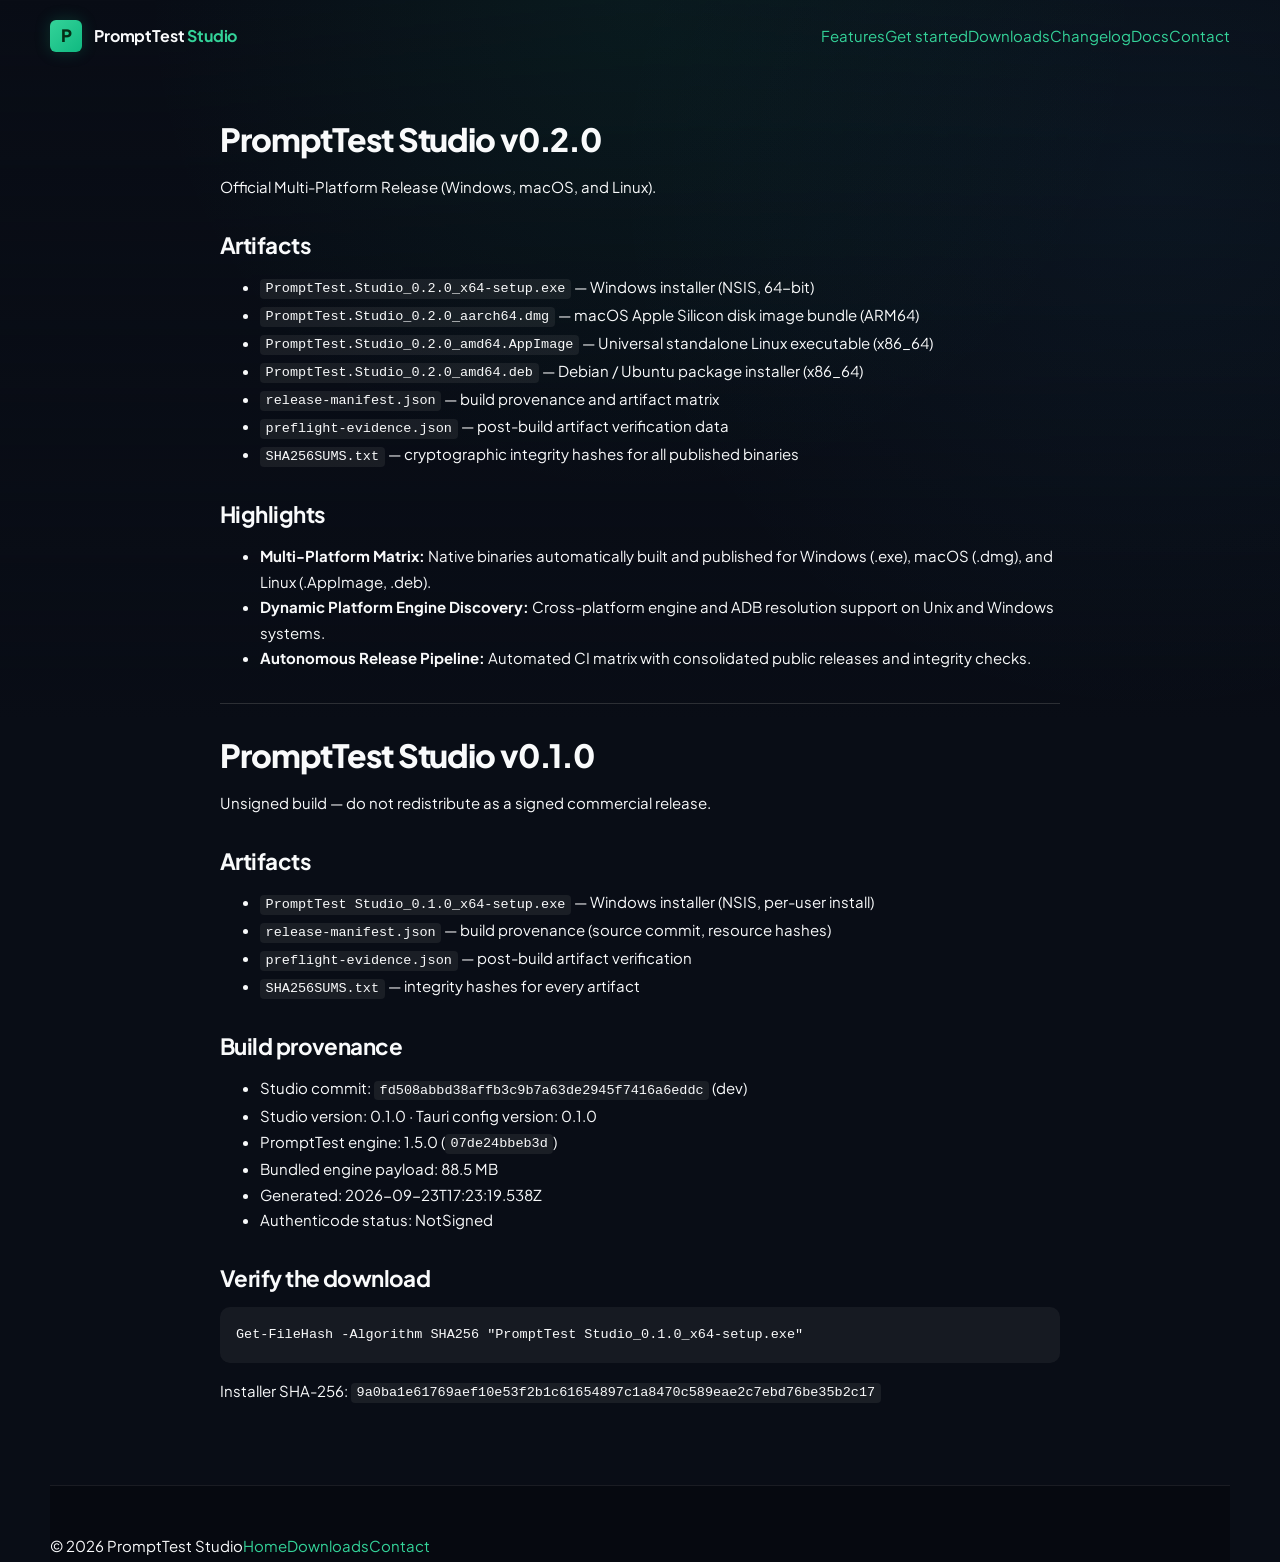
==== commit bdd53914: "feat(downloads): activate multi-platform v0.2.0 downloads for Windows, macOS, and Linux" ====
--- a/changelog.html
+++ b/changelog.html
@@ -26,6 +26,25 @@
     <header class="nav shell"><a class="brand" href="index.html"><span class="brand-mark">P</span><span>PromptTest <strong>Studio</strong></span></a><nav><a href="features.html">Features</a><a href="getting-started.html">Get started</a><a href="downloads.html">Downloads</a><a href="changelog.html">Changelog</a><a href="studio.html">Docs</a><a href="contact.html">Contact</a></nav></header>
     <main class="md-shell">
       <article class="markdown-body">
+<h1>PromptTest Studio v0.2.0</h1>
+<p>Official Multi-Platform Release (Windows, macOS, and Linux).</p>
+<h2>Artifacts</h2>
+<ul>
+<li><code>PromptTest.Studio_0.2.0_x64-setup.exe</code> — Windows installer (NSIS, 64-bit)</li>
+<li><code>PromptTest.Studio_0.2.0_aarch64.dmg</code> — macOS Apple Silicon disk image bundle (ARM64)</li>
+<li><code>PromptTest.Studio_0.2.0_amd64.AppImage</code> — Universal standalone Linux executable (x86_64)</li>
+<li><code>PromptTest.Studio_0.2.0_amd64.deb</code> — Debian / Ubuntu package installer (x86_64)</li>
+<li><code>release-manifest.json</code> — build provenance and artifact matrix</li>
+<li><code>preflight-evidence.json</code> — post-build artifact verification data</li>
+<li><code>SHA256SUMS.txt</code> — cryptographic integrity hashes for all published binaries</li>
+</ul>
+<h2>Highlights</h2>
+<ul>
+<li><strong>Multi-Platform Matrix:</strong> Native binaries automatically built and published for Windows (.exe), macOS (.dmg), and Linux (.AppImage, .deb).</li>
+<li><strong>Dynamic Platform Engine Discovery:</strong> Cross-platform engine and ADB resolution support on Unix and Windows systems.</li>
+<li><strong>Autonomous Release Pipeline:</strong> Automated CI matrix with consolidated public releases and integrity checks.</li>
+</ul>
+<hr />
 <h1>PromptTest Studio v0.1.0</h1>
 <p>Unsigned build — do not redistribute as a signed commercial release.</p>
 <h2>Artifacts</h2>
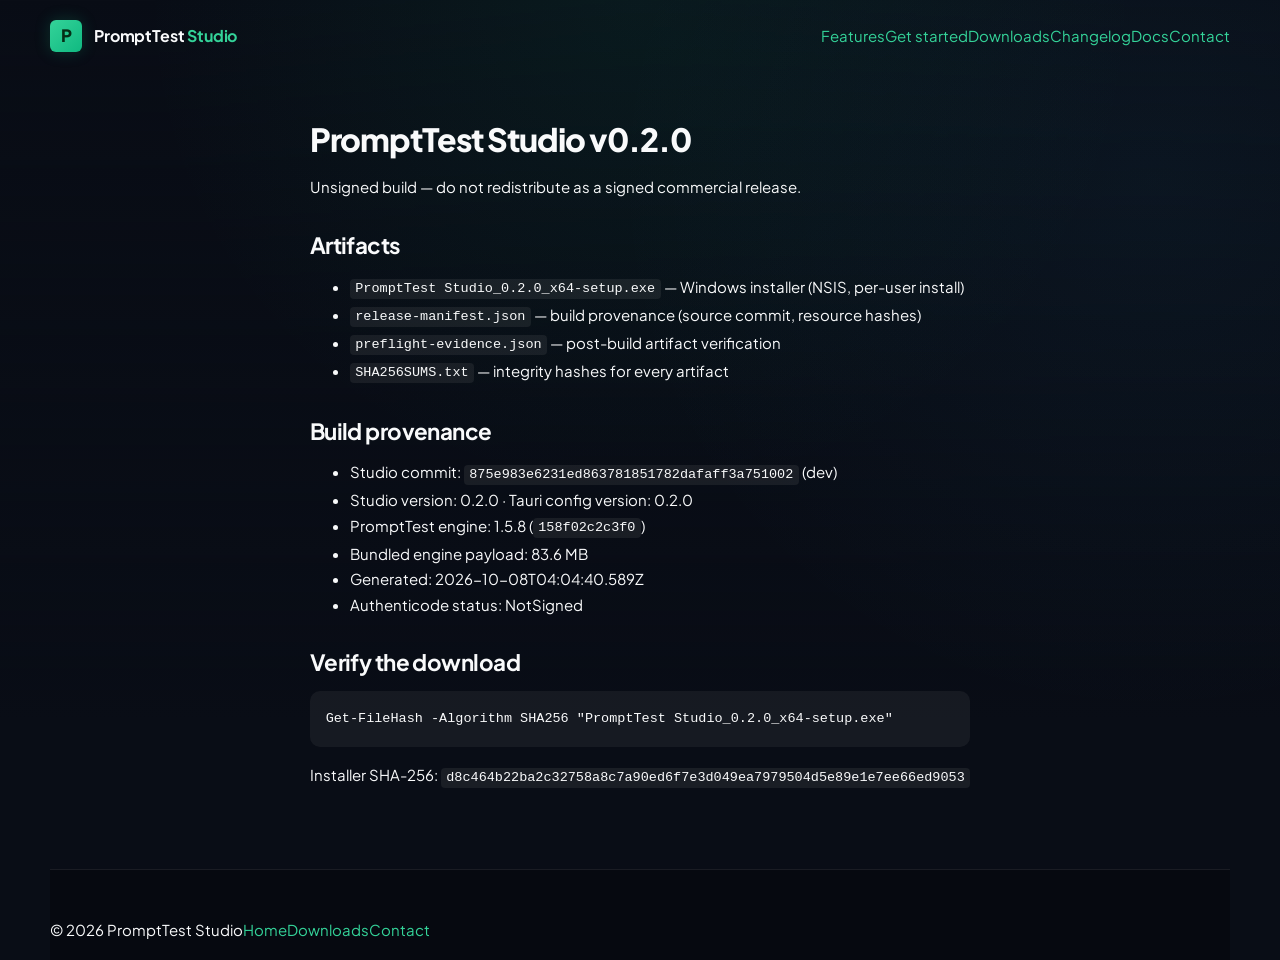
==== commit aabf6b3f: "docs: sync studio README and changelog from prompttest-studio@8b3e15f" ====
--- a/changelog.html
+++ b/changelog.html
@@ -27,46 +27,27 @@
     <main class="md-shell">
       <article class="markdown-body">
 <h1>PromptTest Studio v0.2.0</h1>
-<p>Official Multi-Platform Release (Windows, macOS, and Linux).</p>
-<h2>Artifacts</h2>
-<ul>
-<li><code>PromptTest.Studio_0.2.0_x64-setup.exe</code> — Windows installer (NSIS, 64-bit)</li>
-<li><code>PromptTest.Studio_0.2.0_aarch64.dmg</code> — macOS Apple Silicon disk image bundle (ARM64)</li>
-<li><code>PromptTest.Studio_0.2.0_amd64.AppImage</code> — Universal standalone Linux executable (x86_64)</li>
-<li><code>PromptTest.Studio_0.2.0_amd64.deb</code> — Debian / Ubuntu package installer (x86_64)</li>
-<li><code>release-manifest.json</code> — build provenance and artifact matrix</li>
-<li><code>preflight-evidence.json</code> — post-build artifact verification data</li>
-<li><code>SHA256SUMS.txt</code> — cryptographic integrity hashes for all published binaries</li>
-</ul>
-<h2>Highlights</h2>
-<ul>
-<li><strong>Multi-Platform Matrix:</strong> Native binaries automatically built and published for Windows (.exe), macOS (.dmg), and Linux (.AppImage, .deb).</li>
-<li><strong>Dynamic Platform Engine Discovery:</strong> Cross-platform engine and ADB resolution support on Unix and Windows systems.</li>
-<li><strong>Autonomous Release Pipeline:</strong> Automated CI matrix with consolidated public releases and integrity checks.</li>
-</ul>
-<hr />
-<h1>PromptTest Studio v0.1.0</h1>
 <p>Unsigned build — do not redistribute as a signed commercial release.</p>
 <h2>Artifacts</h2>
 <ul>
-<li><code>PromptTest Studio_0.1.0_x64-setup.exe</code> — Windows installer (NSIS, per-user install)</li>
+<li><code>PromptTest Studio_0.2.0_x64-setup.exe</code> — Windows installer (NSIS, per-user install)</li>
 <li><code>release-manifest.json</code> — build provenance (source commit, resource hashes)</li>
 <li><code>preflight-evidence.json</code> — post-build artifact verification</li>
 <li><code>SHA256SUMS.txt</code> — integrity hashes for every artifact</li>
 </ul>
 <h2>Build provenance</h2>
 <ul>
-<li>Studio commit: <code>fd508abbd38affb3c9b7a63de2945f7416a6eddc</code> (dev)</li>
-<li>Studio version: 0.1.0 · Tauri config version: 0.1.0</li>
-<li>PromptTest engine: 1.5.0 (<code>07de24bbeb3d</code>)</li>
-<li>Bundled engine payload: 88.5 MB</li>
-<li>Generated: 2026-09-23T17:23:19.538Z</li>
+<li>Studio commit: <code>875e983e6231ed863781851782dafaff3a751002</code> (dev)</li>
+<li>Studio version: 0.2.0 · Tauri config version: 0.2.0</li>
+<li>PromptTest engine: 1.5.8 (<code>158f02c2c3f0</code>)</li>
+<li>Bundled engine payload: 83.6 MB</li>
+<li>Generated: 2026-10-08T04:04:40.589Z</li>
 <li>Authenticode status: NotSigned</li>
 </ul>
 <h2>Verify the download</h2>
-<pre><code class="language-powershell">Get-FileHash -Algorithm SHA256 &quot;PromptTest Studio_0.1.0_x64-setup.exe&quot;
+<pre><code class="language-powershell">Get-FileHash -Algorithm SHA256 &quot;PromptTest Studio_0.2.0_x64-setup.exe&quot;
 </code></pre>
-<p>Installer SHA-256: <code>9a0ba1e61769aef10e53f2b1c61654897c1a8470c589eae2c7ebd76be35b2c17</code></p>
+<p>Installer SHA-256: <code>d8c464b22ba2c32758a8c7a90ed6f7e3d049ea7979504d5e89e1e7ee66ed9053</code></p>
       </article>
     </main>
     <footer class="shell"><span>© 2026 PromptTest Studio</span><a href="index.html">Home</a><a href="downloads.html">Downloads</a><a href="contact.html">Contact</a></footer>
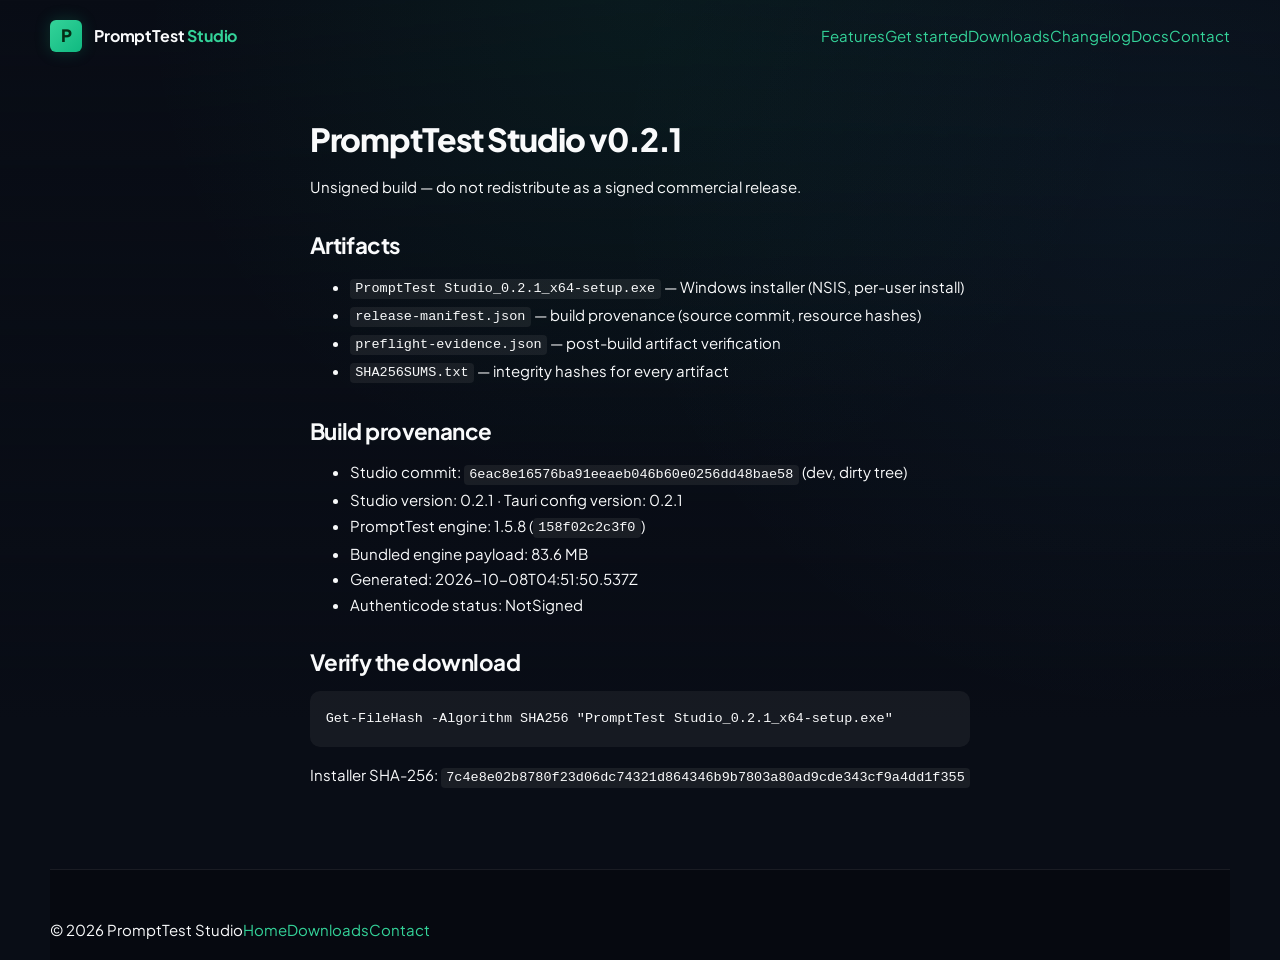
==== commit 7beb7052: "docs: sync studio README and changelog from prompttest-studio@6120d21" ====
--- a/changelog.html
+++ b/changelog.html
@@ -26,28 +26,28 @@
     <header class="nav shell"><a class="brand" href="index.html"><span class="brand-mark">P</span><span>PromptTest <strong>Studio</strong></span></a><nav><a href="features.html">Features</a><a href="getting-started.html">Get started</a><a href="downloads.html">Downloads</a><a href="changelog.html">Changelog</a><a href="studio.html">Docs</a><a href="contact.html">Contact</a></nav></header>
     <main class="md-shell">
       <article class="markdown-body">
-<h1>PromptTest Studio v0.2.0</h1>
+<h1>PromptTest Studio v0.2.1</h1>
 <p>Unsigned build — do not redistribute as a signed commercial release.</p>
 <h2>Artifacts</h2>
 <ul>
-<li><code>PromptTest Studio_0.2.0_x64-setup.exe</code> — Windows installer (NSIS, per-user install)</li>
+<li><code>PromptTest Studio_0.2.1_x64-setup.exe</code> — Windows installer (NSIS, per-user install)</li>
 <li><code>release-manifest.json</code> — build provenance (source commit, resource hashes)</li>
 <li><code>preflight-evidence.json</code> — post-build artifact verification</li>
 <li><code>SHA256SUMS.txt</code> — integrity hashes for every artifact</li>
 </ul>
 <h2>Build provenance</h2>
 <ul>
-<li>Studio commit: <code>875e983e6231ed863781851782dafaff3a751002</code> (dev)</li>
-<li>Studio version: 0.2.0 · Tauri config version: 0.2.0</li>
+<li>Studio commit: <code>6eac8e16576ba91eeaeb046b60e0256dd48bae58</code> (dev, dirty tree)</li>
+<li>Studio version: 0.2.1 · Tauri config version: 0.2.1</li>
 <li>PromptTest engine: 1.5.8 (<code>158f02c2c3f0</code>)</li>
 <li>Bundled engine payload: 83.6 MB</li>
-<li>Generated: 2026-10-08T04:04:40.589Z</li>
+<li>Generated: 2026-10-08T04:51:50.537Z</li>
 <li>Authenticode status: NotSigned</li>
 </ul>
 <h2>Verify the download</h2>
-<pre><code class="language-powershell">Get-FileHash -Algorithm SHA256 &quot;PromptTest Studio_0.2.0_x64-setup.exe&quot;
+<pre><code class="language-powershell">Get-FileHash -Algorithm SHA256 &quot;PromptTest Studio_0.2.1_x64-setup.exe&quot;
 </code></pre>
-<p>Installer SHA-256: <code>d8c464b22ba2c32758a8c7a90ed6f7e3d049ea7979504d5e89e1e7ee66ed9053</code></p>
+<p>Installer SHA-256: <code>7c4e8e02b8780f23d06dc74321d864346b9b7803a80ad9cde343cf9a4dd1f355</code></p>
       </article>
     </main>
     <footer class="shell"><span>© 2026 PromptTest Studio</span><a href="index.html">Home</a><a href="downloads.html">Downloads</a><a href="contact.html">Contact</a></footer>
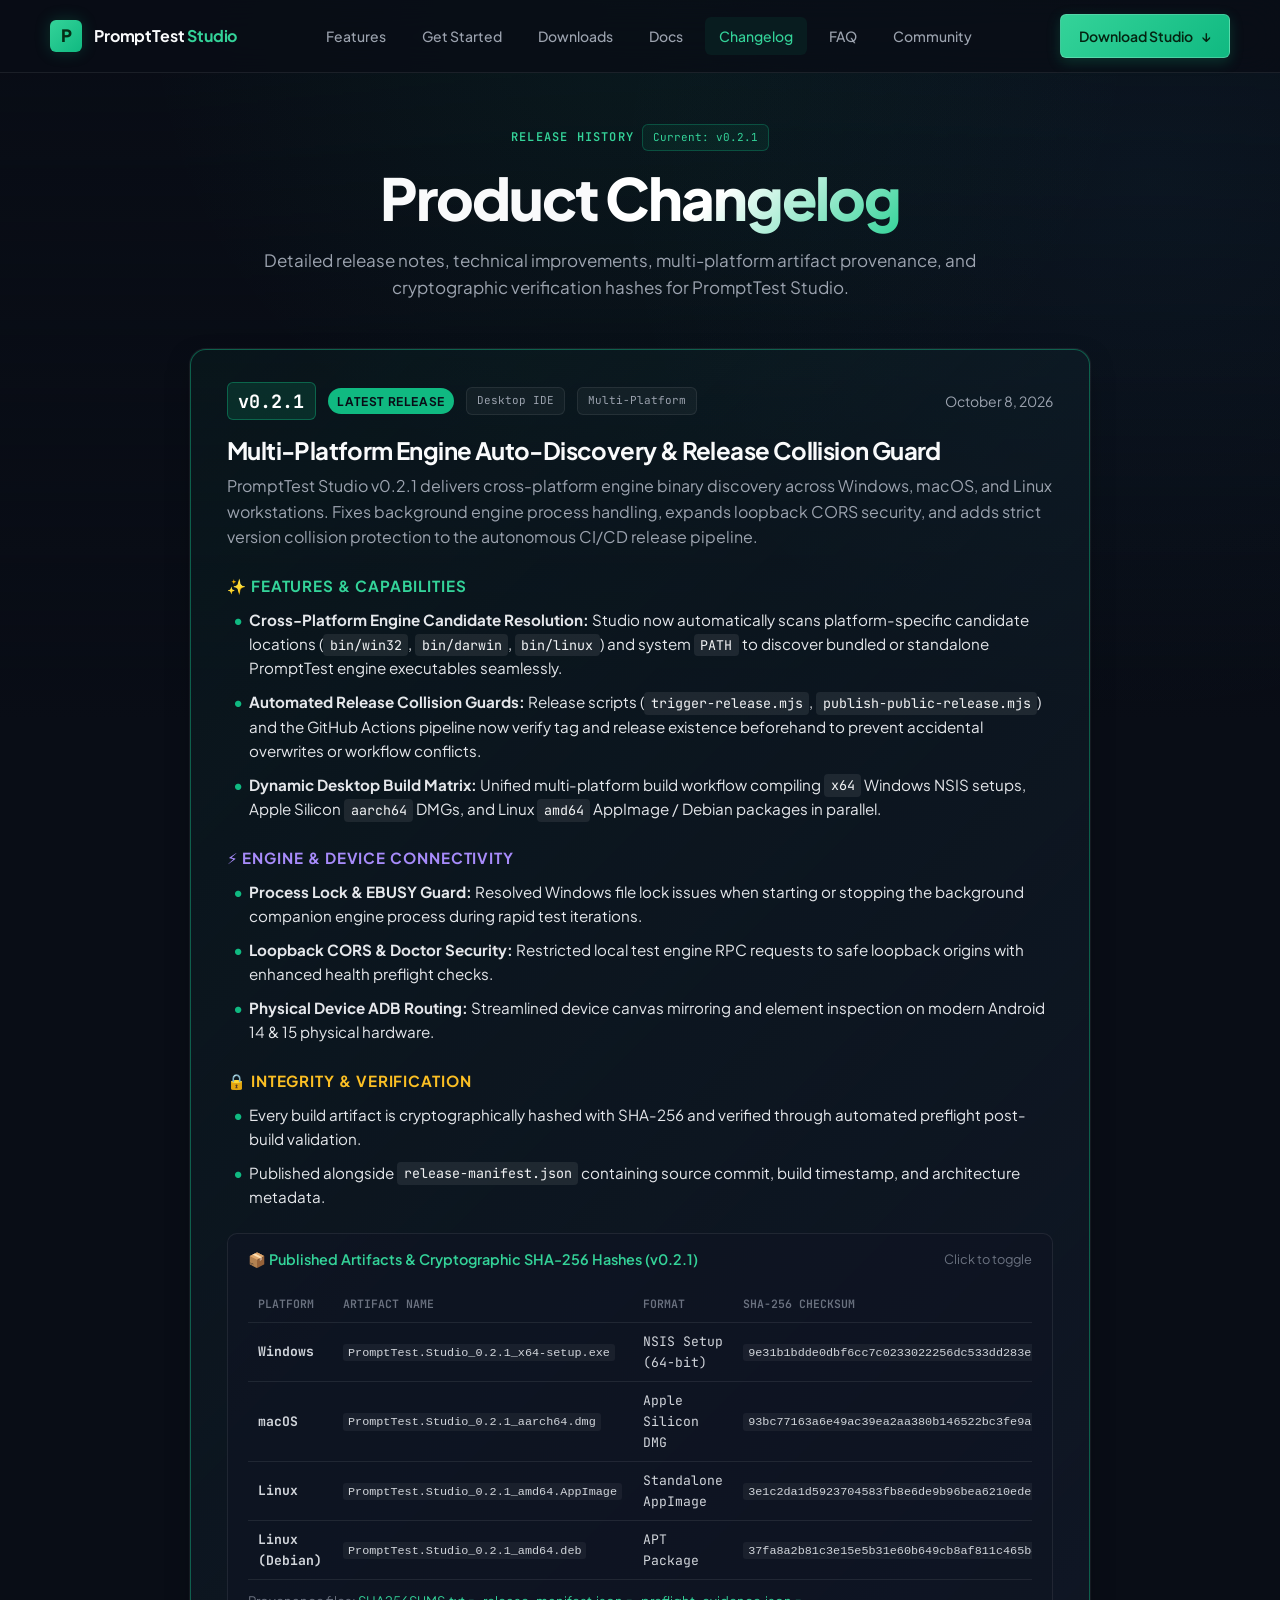
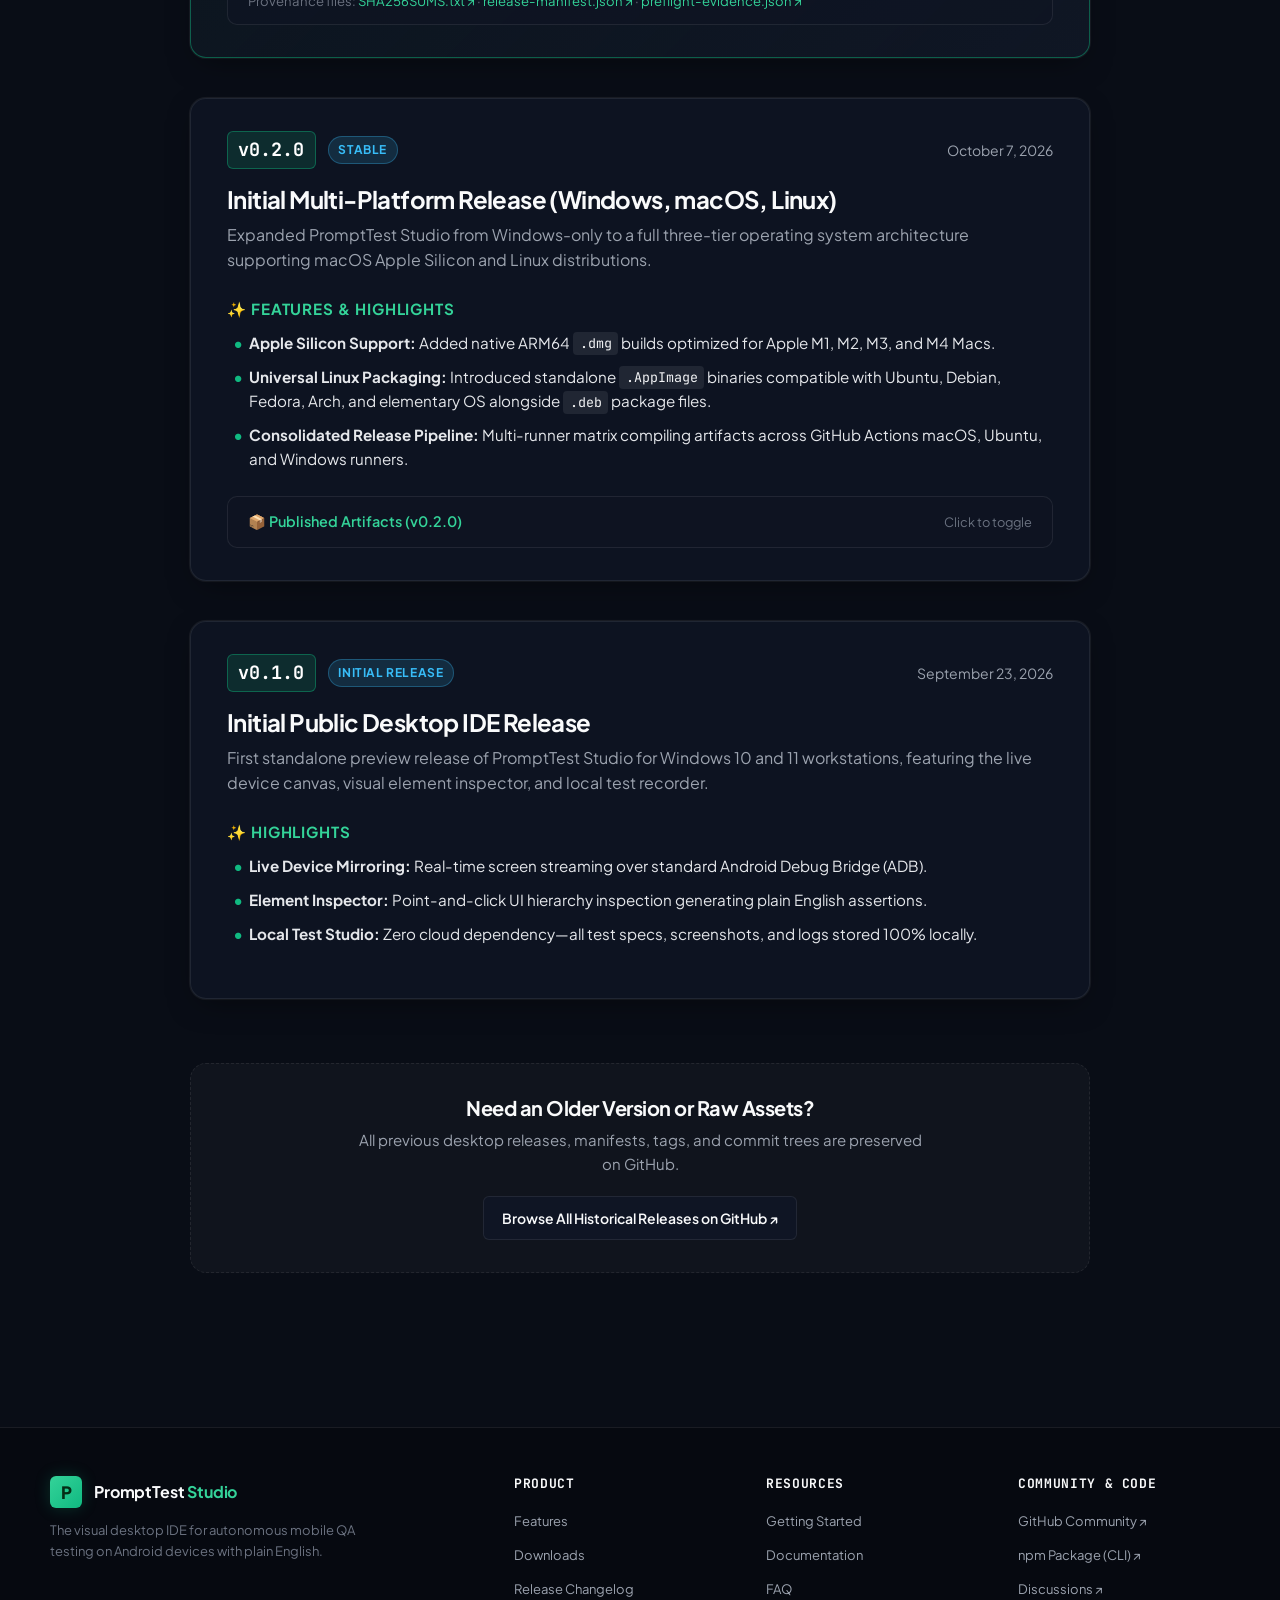
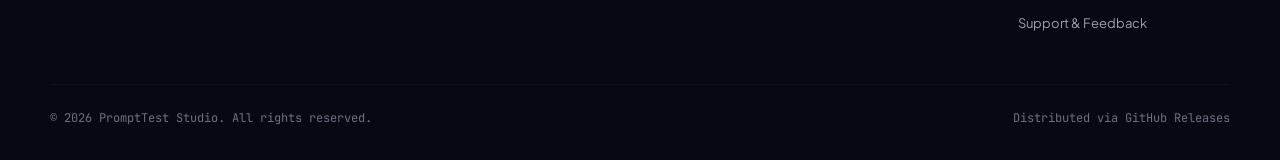
==== commit 4e43270c: "feat(site): modernize changelog, downloads, and navigation for v0.2.1 multi-platform release" ====
--- a/changelog.html
+++ b/changelog.html
@@ -3,53 +3,466 @@
   <head>
     <meta charset="utf-8" />
     <meta name="viewport" content="width=device-width, initial-scale=1" />
-    <meta name="description" content="PromptTest Studio release notes and changelog." />
-    <title>Changelog | PromptTest Studio</title>
-    <link rel="stylesheet" href="styles/styles.css" />
+    <meta name="description" content="PromptTest Studio release notes, version history, and changelog." />
+    <title>Changelog &amp; Release Notes | PromptTest Studio</title>
+    <link rel="icon" type="image/svg+xml" href="assets/favicon.svg" />
+    <link rel="stylesheet" href="styles/styles.css?v=2.3" />
     <style>
-      .md-shell { max-width: 880px; margin: 3rem auto 4rem; padding: 0 1.25rem; }
-      .md-shell h1 { font-size: 2rem; margin: 0 0 1rem; }
-      .md-shell h2 { font-size: 1.4rem; margin: 2rem 0 .75rem; }
-      .md-shell h3 { font-size: 1.15rem; margin: 1.5rem 0 .5rem; }
-      .md-shell p, .md-shell li { line-height: 1.7; }
-      .md-shell code { background: rgba(127, 127, 127, .15); padding: .15rem .35rem; border-radius: 4px; font-size: .9em; }
-      .md-shell pre { background: rgba(127, 127, 127, .12); padding: 1rem; border-radius: 10px; overflow-x: auto; }
-      .md-shell pre code { background: none; padding: 0; }
-      .md-shell table { border-collapse: collapse; width: 100%; }
-      .md-shell th, .md-shell td { border: 1px solid rgba(127, 127, 127, .35); padding: .5rem .75rem; text-align: left; }
-      .md-shell blockquote { border-left: 3px solid rgba(127, 127, 127, .4); margin: 1rem 0; padding: .25rem 1rem; }
-      .md-shell img { max-width: 100%; height: auto; }
-      .md-shell hr { border: 0; border-top: 1px solid rgba(127, 127, 127, .3); margin: 2rem 0; }
+      .changelog-feed {
+        display: flex;
+        flex-direction: column;
+        gap: 2.5rem;
+        max-width: 900px;
+        margin: 2rem auto 4rem;
+      }
+      .release-entry {
+        background: var(--bg-card);
+        border: 1px solid var(--border);
+        border-radius: var(--radius-lg);
+        padding: 2rem 2.25rem;
+        box-shadow: var(--shadow-card);
+        position: relative;
+        transition: border-color 0.2s ease, transform 0.2s ease;
+      }
+      .release-entry:hover {
+        border-color: rgba(16, 185, 129, 0.3);
+      }
+      .release-entry.featured {
+        border-color: rgba(16, 185, 129, 0.45);
+        background: linear-gradient(135deg, rgba(16, 185, 129, 0.05) 0%, rgba(17, 24, 39, 0.85) 100%);
+      }
+      .release-badge-row {
+        display: flex;
+        flex-wrap: wrap;
+        align-items: center;
+        gap: 0.75rem;
+        margin-bottom: 1rem;
+      }
+      .version-tag {
+        font-family: var(--font-mono);
+        font-size: 1.15rem;
+        font-weight: 700;
+        color: #fff;
+        background: rgba(16, 185, 129, 0.15);
+        border: 1px solid rgba(16, 185, 129, 0.4);
+        padding: 0.2rem 0.65rem;
+        border-radius: var(--radius-sm);
+      }
+      .status-pill {
+        font-size: 0.75rem;
+        text-transform: uppercase;
+        font-weight: 700;
+        letter-spacing: 0.05em;
+        padding: 0.2rem 0.6rem;
+        border-radius: 9999px;
+      }
+      .status-pill.latest {
+        background: #10b981;
+        color: #090d16;
+      }
+      .status-pill.stable {
+        background: rgba(56, 189, 248, 0.15);
+        color: #38bdf8;
+        border: 1px solid rgba(56, 189, 248, 0.3);
+      }
+      .release-date {
+        font-size: 0.875rem;
+        color: var(--text-muted);
+        margin-left: auto;
+      }
+      .release-title {
+        font-size: 1.5rem;
+        font-weight: 700;
+        margin: 0 0 0.5rem;
+        color: var(--text);
+      }
+      .release-summary {
+        font-size: 1rem;
+        color: var(--text-muted);
+        margin-bottom: 1.5rem;
+        line-height: 1.6;
+      }
+      .section-category {
+        margin-top: 1.5rem;
+        margin-bottom: 0.6rem;
+        font-size: 0.95rem;
+        font-weight: 700;
+        text-transform: uppercase;
+        letter-spacing: 0.06em;
+        display: flex;
+        align-items: center;
+        gap: 0.5rem;
+      }
+      .section-category.feat { color: #34d399; }
+      .section-category.fix { color: #38bdf8; }
+      .section-category.sec { color: #fbbf24; }
+      .section-category.engine { color: #a78bfa; }
+
+      .change-list {
+        list-style: none;
+        padding: 0;
+        margin: 0 0 1.25rem;
+      }
+      .change-list li {
+        position: relative;
+        padding-left: 1.4rem;
+        margin-bottom: 0.6rem;
+        font-size: 0.95rem;
+        line-height: 1.6;
+        color: #e5e7eb;
+      }
+      .change-list li::before {
+        content: "•";
+        position: absolute;
+        left: 0.35rem;
+        color: var(--accent);
+        font-size: 1.2rem;
+        line-height: 1.2;
+      }
+      .change-list li code {
+        font-family: var(--font-mono);
+        background: rgba(255, 255, 255, 0.08);
+        padding: 0.15rem 0.4rem;
+        border-radius: 4px;
+        font-size: 0.88em;
+        color: #f3f4f6;
+      }
+
+      .artifacts-drawer {
+        margin-top: 1.5rem;
+        border: 1px solid var(--border);
+        background: rgba(15, 21, 36, 0.6);
+        border-radius: var(--radius-md);
+        padding: 0.85rem 1.25rem;
+      }
+      .artifacts-drawer summary {
+        cursor: pointer;
+        font-weight: 600;
+        font-size: 0.9rem;
+        color: var(--accent-light);
+        user-select: none;
+        display: flex;
+        align-items: center;
+        justify-content: space-between;
+      }
+      .artifacts-drawer summary:hover {
+        color: #fff;
+      }
+      .artifacts-table-wrap {
+        margin-top: 1rem;
+        overflow-x: auto;
+      }
+      .artifacts-table {
+        width: 100%;
+        border-collapse: collapse;
+        font-size: 0.82rem;
+        font-family: var(--font-mono);
+      }
+      .artifacts-table th, .artifacts-table td {
+        padding: 0.5rem 0.65rem;
+        border-bottom: 1px solid var(--border);
+        text-align: left;
+      }
+      .artifacts-table th {
+        color: var(--text-dim);
+        font-weight: 600;
+        text-transform: uppercase;
+        font-size: 0.72rem;
+      }
+      .artifacts-table td {
+        color: #d1d5db;
+      }
+      .artifacts-table code {
+        background: rgba(255, 255, 255, 0.05);
+        padding: 0.1rem 0.3rem;
+        border-radius: 3px;
+        font-size: 0.9em;
+      }
+      .history-banner {
+        text-align: center;
+        background: rgba(255, 255, 255, 0.03);
+        border: 1px dashed var(--border);
+        border-radius: var(--radius-lg);
+        padding: 2rem;
+        margin-top: 1.5rem;
+      }
     </style>
   </head>
   <body>
-    <header class="nav shell"><a class="brand" href="index.html"><span class="brand-mark">P</span><span>PromptTest <strong>Studio</strong></span></a><nav><a href="features.html">Features</a><a href="getting-started.html">Get started</a><a href="downloads.html">Downloads</a><a href="changelog.html">Changelog</a><a href="studio.html">Docs</a><a href="contact.html">Contact</a></nav></header>
-    <main class="md-shell">
-      <article class="markdown-body">
-<h1>PromptTest Studio v0.2.1</h1>
-<p>Unsigned build — do not redistribute as a signed commercial release.</p>
-<h2>Artifacts</h2>
-<ul>
-<li><code>PromptTest Studio_0.2.1_x64-setup.exe</code> — Windows installer (NSIS, per-user install)</li>
-<li><code>release-manifest.json</code> — build provenance (source commit, resource hashes)</li>
-<li><code>preflight-evidence.json</code> — post-build artifact verification</li>
-<li><code>SHA256SUMS.txt</code> — integrity hashes for every artifact</li>
-</ul>
-<h2>Build provenance</h2>
-<ul>
-<li>Studio commit: <code>6eac8e16576ba91eeaeb046b60e0256dd48bae58</code> (dev, dirty tree)</li>
-<li>Studio version: 0.2.1 · Tauri config version: 0.2.1</li>
-<li>PromptTest engine: 1.5.8 (<code>158f02c2c3f0</code>)</li>
-<li>Bundled engine payload: 83.6 MB</li>
-<li>Generated: 2026-10-08T04:51:50.537Z</li>
-<li>Authenticode status: NotSigned</li>
-</ul>
-<h2>Verify the download</h2>
-<pre><code class="language-powershell">Get-FileHash -Algorithm SHA256 &quot;PromptTest Studio_0.2.1_x64-setup.exe&quot;
-</code></pre>
-<p>Installer SHA-256: <code>7c4e8e02b8780f23d06dc74321d864346b9b7803a80ad9cde343cf9a4dd1f355</code></p>
-      </article>
+    <!-- Top Navigation Header -->
+    <header class="header-wrap">
+      <div class="shell nav">
+        <a class="brand" href="index.html">
+          <span class="brand-mark">P</span>
+          <span>PromptTest <strong>Studio</strong></span>
+        </a>
+        <nav class="nav-links">
+          <a href="features.html">Features</a>
+          <a href="getting-started.html">Get Started</a>
+          <a href="downloads.html">Downloads</a>
+          <a href="studio.html">Docs</a>
+          <a href="changelog.html" class="active">Changelog</a>
+          <a href="faq.html">FAQ</a>
+          <a href="contact.html">Community</a>
+        </nav>
+        <div class="nav-actions">
+          <a class="btn btn-primary btn-download-primary" href="downloads.html">
+            <span>Download Studio</span>
+            <span>↓</span>
+          </a>
+          <button class="nav-toggle" aria-label="Toggle navigation menu" aria-expanded="false">
+            <svg width="20" height="20" viewBox="0 0 24 24" fill="none" stroke="currentColor" stroke-width="2">
+              <path stroke-linecap="round" stroke-linejoin="round" d="M4 6h16M4 12h16M4 18h16"/>
+            </svg>
+          </button>
+        </div>
+      </div>
+    </header>
+
+    <!-- Main Content -->
+    <main class="shell page-container">
+      <div class="page-header" style="text-align: center; max-width: 760px; margin: 0 auto 3rem;">
+        <div style="display: inline-flex; align-items: center; gap: 8px; margin-bottom: 12px;">
+          <span class="eyebrow" style="margin: 0;">Release History</span>
+          <span class="meta-tag highlight">Current: v0.2.1</span>
+        </div>
+        <h1>Product <span class="gradient-text">Changelog</span></h1>
+        <p class="lede">
+          Detailed release notes, technical improvements, multi-platform artifact provenance, and cryptographic verification hashes for PromptTest Studio.
+        </p>
+      </div>
+
+      <div class="changelog-feed">
+
+        <!-- v0.2.1 Release Entry -->
+        <article class="release-entry featured" id="v0.2.1">
+          <div class="release-badge-row">
+            <span class="version-tag">v0.2.1</span>
+            <span class="status-pill latest">Latest Release</span>
+            <span class="meta-tag">Desktop IDE</span>
+            <span class="meta-tag">Multi-Platform</span>
+            <span class="release-date">October 8, 2026</span>
+          </div>
+
+          <h2 class="release-title">Multi-Platform Engine Auto-Discovery &amp; Release Collision Guard</h2>
+          <p class="release-summary">
+            PromptTest Studio v0.2.1 delivers cross-platform engine binary discovery across Windows, macOS, and Linux workstations. Fixes background engine process handling, expands loopback CORS security, and adds strict version collision protection to the autonomous CI/CD release pipeline.
+          </p>
+
+          <div class="section-category feat">✨ Features &amp; Capabilities</div>
+          <ul class="change-list">
+            <li><strong>Cross-Platform Engine Candidate Resolution:</strong> Studio now automatically scans platform-specific candidate locations (<code>bin/win32</code>, <code>bin/darwin</code>, <code>bin/linux</code>) and system <code>PATH</code> to discover bundled or standalone PromptTest engine executables seamlessly.</li>
+            <li><strong>Automated Release Collision Guards:</strong> Release scripts (<code>trigger-release.mjs</code>, <code>publish-public-release.mjs</code>) and the GitHub Actions pipeline now verify tag and release existence beforehand to prevent accidental overwrites or workflow conflicts.</li>
+            <li><strong>Dynamic Desktop Build Matrix:</strong> Unified multi-platform build workflow compiling <code>x64</code> Windows NSIS setups, Apple Silicon <code>aarch64</code> DMGs, and Linux <code>amd64</code> AppImage / Debian packages in parallel.</li>
+          </ul>
+
+          <div class="section-category engine">⚡ Engine &amp; Device Connectivity</div>
+          <ul class="change-list">
+            <li><strong>Process Lock &amp; EBUSY Guard:</strong> Resolved Windows file lock issues when starting or stopping the background companion engine process during rapid test iterations.</li>
+            <li><strong>Loopback CORS &amp; Doctor Security:</strong> Restricted local test engine RPC requests to safe loopback origins with enhanced health preflight checks.</li>
+            <li><strong>Physical Device ADB Routing:</strong> Streamlined device canvas mirroring and element inspection on modern Android 14 &amp; 15 physical hardware.</li>
+          </ul>
+
+          <div class="section-category sec">🔒 Integrity &amp; Verification</div>
+          <ul class="change-list">
+            <li>Every build artifact is cryptographically hashed with SHA-256 and verified through automated preflight post-build validation.</li>
+            <li>Published alongside <code>release-manifest.json</code> containing source commit, build timestamp, and architecture metadata.</li>
+          </ul>
+
+          <!-- Collapsible Artifacts Table -->
+          <details class="artifacts-drawer" open>
+            <summary>
+              <span>📦 Published Artifacts &amp; Cryptographic SHA-256 Hashes (v0.2.1)</span>
+              <span style="font-size: 0.8rem; font-weight: normal; color: var(--text-dim);">Click to toggle</span>
+            </summary>
+            <div class="artifacts-table-wrap">
+              <table class="artifacts-table">
+                <thead>
+                  <tr>
+                    <th>Platform</th>
+                    <th>Artifact Name</th>
+                    <th>Format</th>
+                    <th>SHA-256 Checksum</th>
+                  </tr>
+                </thead>
+                <tbody>
+                  <tr>
+                    <td><strong>Windows</strong></td>
+                    <td><code>PromptTest.Studio_0.2.1_x64-setup.exe</code></td>
+                    <td>NSIS Setup (64-bit)</td>
+                    <td><code>9e31b1bdde0dbf6cc7c0233022256dc533dd283e90f5a0eb2f3756c288047096</code></td>
+                  </tr>
+                  <tr>
+                    <td><strong>macOS</strong></td>
+                    <td><code>PromptTest.Studio_0.2.1_aarch64.dmg</code></td>
+                    <td>Apple Silicon DMG</td>
+                    <td><code>93bc77163a6e49ac39ea2aa380b146522bc3fe9af79a4a4fc51f7458c4435043</code></td>
+                  </tr>
+                  <tr>
+                    <td><strong>Linux</strong></td>
+                    <td><code>PromptTest.Studio_0.2.1_amd64.AppImage</code></td>
+                    <td>Standalone AppImage</td>
+                    <td><code>3e1c2da1d5923704583fb8e6de9b96bea6210ede96516c4e005c0a17c5cd1308</code></td>
+                  </tr>
+                  <tr>
+                    <td><strong>Linux (Debian)</strong></td>
+                    <td><code>PromptTest.Studio_0.2.1_amd64.deb</code></td>
+                    <td>APT Package</td>
+                    <td><code>37fa8a2b81c3e15e5b31e60b649cb8af811c465b46913c786566734143bc6029</code></td>
+                  </tr>
+                </tbody>
+              </table>
+            </div>
+            <p style="margin-top: 10px; margin-bottom: 0; font-size: 0.82rem; color: var(--text-dim);">
+              Provenance files: 
+              <a href="https://github.com/shriramsingh/prompttest-studio-site/releases/download/v0.2.1/SHA256SUMS.txt" target="_blank" rel="noreferrer">SHA256SUMS.txt ↗</a> · 
+              <a href="https://github.com/shriramsingh/prompttest-studio-site/releases/download/v0.2.1/release-manifest.json" target="_blank" rel="noreferrer">release-manifest.json ↗</a> · 
+              <a href="https://github.com/shriramsingh/prompttest-studio-site/releases/download/v0.2.1/preflight-evidence.json" target="_blank" rel="noreferrer">preflight-evidence.json ↗</a>
+            </p>
+          </details>
+        </article>
+
+        <!-- v0.2.0 Release Entry -->
+        <article class="release-entry" id="v0.2.0">
+          <div class="release-badge-row">
+            <span class="version-tag">v0.2.0</span>
+            <span class="status-pill stable">Stable</span>
+            <span class="release-date">October 7, 2026</span>
+          </div>
+
+          <h2 class="release-title">Initial Multi-Platform Release (Windows, macOS, Linux)</h2>
+          <p class="release-summary">
+            Expanded PromptTest Studio from Windows-only to a full three-tier operating system architecture supporting macOS Apple Silicon and Linux distributions.
+          </p>
+
+          <div class="section-category feat">✨ Features &amp; Highlights</div>
+          <ul class="change-list">
+            <li><strong>Apple Silicon Support:</strong> Added native ARM64 <code>.dmg</code> builds optimized for Apple M1, M2, M3, and M4 Macs.</li>
+            <li><strong>Universal Linux Packaging:</strong> Introduced standalone <code>.AppImage</code> binaries compatible with Ubuntu, Debian, Fedora, Arch, and elementary OS alongside <code>.deb</code> package files.</li>
+            <li><strong>Consolidated Release Pipeline:</strong> Multi-runner matrix compiling artifacts across GitHub Actions macOS, Ubuntu, and Windows runners.</li>
+          </ul>
+
+          <details class="artifacts-drawer">
+            <summary>
+              <span>📦 Published Artifacts (v0.2.0)</span>
+              <span style="font-size: 0.8rem; font-weight: normal; color: var(--text-dim);">Click to toggle</span>
+            </summary>
+            <div class="artifacts-table-wrap">
+              <table class="artifacts-table">
+                <thead>
+                  <tr>
+                    <th>Platform</th>
+                    <th>Artifact Name</th>
+                    <th>SHA-256 Checksum</th>
+                  </tr>
+                </thead>
+                <tbody>
+                  <tr>
+                    <td>Windows</td>
+                    <td><code>PromptTest.Studio_0.2.0_x64-setup.exe</code></td>
+                    <td><code>61f968c179af17f0ae0aff1e9a2ef67018d5ad80c1aac134c18df59344d1a351</code></td>
+                  </tr>
+                  <tr>
+                    <td>macOS</td>
+                    <td><code>PromptTest.Studio_0.2.0_aarch64.dmg</code></td>
+                    <td><code>05e94a53e00d979c350dbf97cbf932d96cc913d1daf891c5c580a24bcecdc869</code></td>
+                  </tr>
+                  <tr>
+                    <td>Linux</td>
+                    <td><code>PromptTest.Studio_0.2.0_amd64.AppImage</code></td>
+                    <td><code>93ff640ef5f9c6dd44eba96ed128e20676b9a8bd619c78d7e12407ee7a018e38</code></td>
+                  </tr>
+                  <tr>
+                    <td>Linux (Debian)</td>
+                    <td><code>PromptTest.Studio_0.2.0_amd64.deb</code></td>
+                    <td><code>af4e6166f12f0c33634eac3692e4c3da086303ac87eff378429eac34371a3c12</code></td>
+                  </tr>
+                </tbody>
+              </table>
+            </div>
+          </details>
+        </article>
+
+        <!-- v0.1.0 Release Entry -->
+        <article class="release-entry" id="v0.1.0">
+          <div class="release-badge-row">
+            <span class="version-tag">v0.1.0</span>
+            <span class="status-pill stable">Initial Release</span>
+            <span class="release-date">September 23, 2026</span>
+          </div>
+
+          <h2 class="release-title">Initial Public Desktop IDE Release</h2>
+          <p class="release-summary">
+            First standalone preview release of PromptTest Studio for Windows 10 and 11 workstations, featuring the live device canvas, visual element inspector, and local test recorder.
+          </p>
+
+          <div class="section-category feat">✨ Highlights</div>
+          <ul class="change-list">
+            <li><strong>Live Device Mirroring:</strong> Real-time screen streaming over standard Android Debug Bridge (ADB).</li>
+            <li><strong>Element Inspector:</strong> Point-and-click UI hierarchy inspection generating plain English assertions.</li>
+            <li><strong>Local Test Studio:</strong> Zero cloud dependency—all test specs, screenshots, and logs stored 100% locally.</li>
+          </ul>
+        </article>
+
+        <!-- Historical Archive Banner -->
+        <div class="history-banner">
+          <h3 style="margin-bottom: 0.5rem;">Need an Older Version or Raw Assets?</h3>
+          <p style="color: var(--text-muted); max-width: 580px; margin: 0 auto 1.25rem;">
+            All previous desktop releases, manifests, tags, and commit trees are preserved on GitHub.
+          </p>
+          <a class="btn btn-secondary" href="https://github.com/shriramsingh/prompttest-studio-site/releases" target="_blank" rel="noreferrer">
+            <span>Browse All Historical Releases on GitHub ↗</span>
+          </a>
+        </div>
+
+      </div>
     </main>
-    <footer class="shell"><span>© 2026 PromptTest Studio</span><a href="index.html">Home</a><a href="downloads.html">Downloads</a><a href="contact.html">Contact</a></footer>
+
+    <!-- Footer -->
+    <footer>
+      <div class="shell">
+        <div class="footer-grid">
+          <div class="footer-brand">
+            <a class="brand" href="index.html">
+              <span class="brand-mark">P</span>
+              <span>PromptTest <strong>Studio</strong></span>
+            </a>
+            <p>The visual desktop IDE for autonomous mobile QA testing on Android devices with plain English.</p>
+          </div>
+          <div class="footer-col">
+            <h4>Product</h4>
+            <ul>
+              <li><a href="features.html">Features</a></li>
+              <li><a href="downloads.html">Downloads</a></li>
+              <li><a href="changelog.html">Release Changelog</a></li>
+            </ul>
+          </div>
+          <div class="footer-col">
+            <h4>Resources</h4>
+            <ul>
+              <li><a href="getting-started.html">Getting Started</a></li>
+              <li><a href="studio.html">Documentation</a></li>
+              <li><a href="faq.html">FAQ</a></li>
+            </ul>
+          </div>
+          <div class="footer-col">
+            <h4>Community &amp; Code</h4>
+            <ul>
+              <li><a href="https://github.com/shriramsingh/prompttest-community" target="_blank" rel="noreferrer">GitHub Community ↗</a></li>
+              <li><a href="https://www.npmjs.com/package/prompttest" target="_blank" rel="noreferrer">npm Package (CLI) ↗</a></li>
+              <li><a href="https://github.com/shriramsingh/prompttest-community/discussions" target="_blank" rel="noreferrer">Discussions ↗</a></li>
+              <li><a href="contact.html">Support &amp; Feedback</a></li>
+            </ul>
+          </div>
+        </div>
+        <div class="footer-bottom">
+          <span>&copy; 2026 PromptTest Studio. All rights reserved.</span>
+          <span>Distributed via GitHub Releases</span>
+        </div>
+      </div>
+    </footer>
+
+    <!-- Scripts with Cache-Busting -->
+    <script src="scripts/nav.js?v=2.3"></script>
   </body>
 </html>
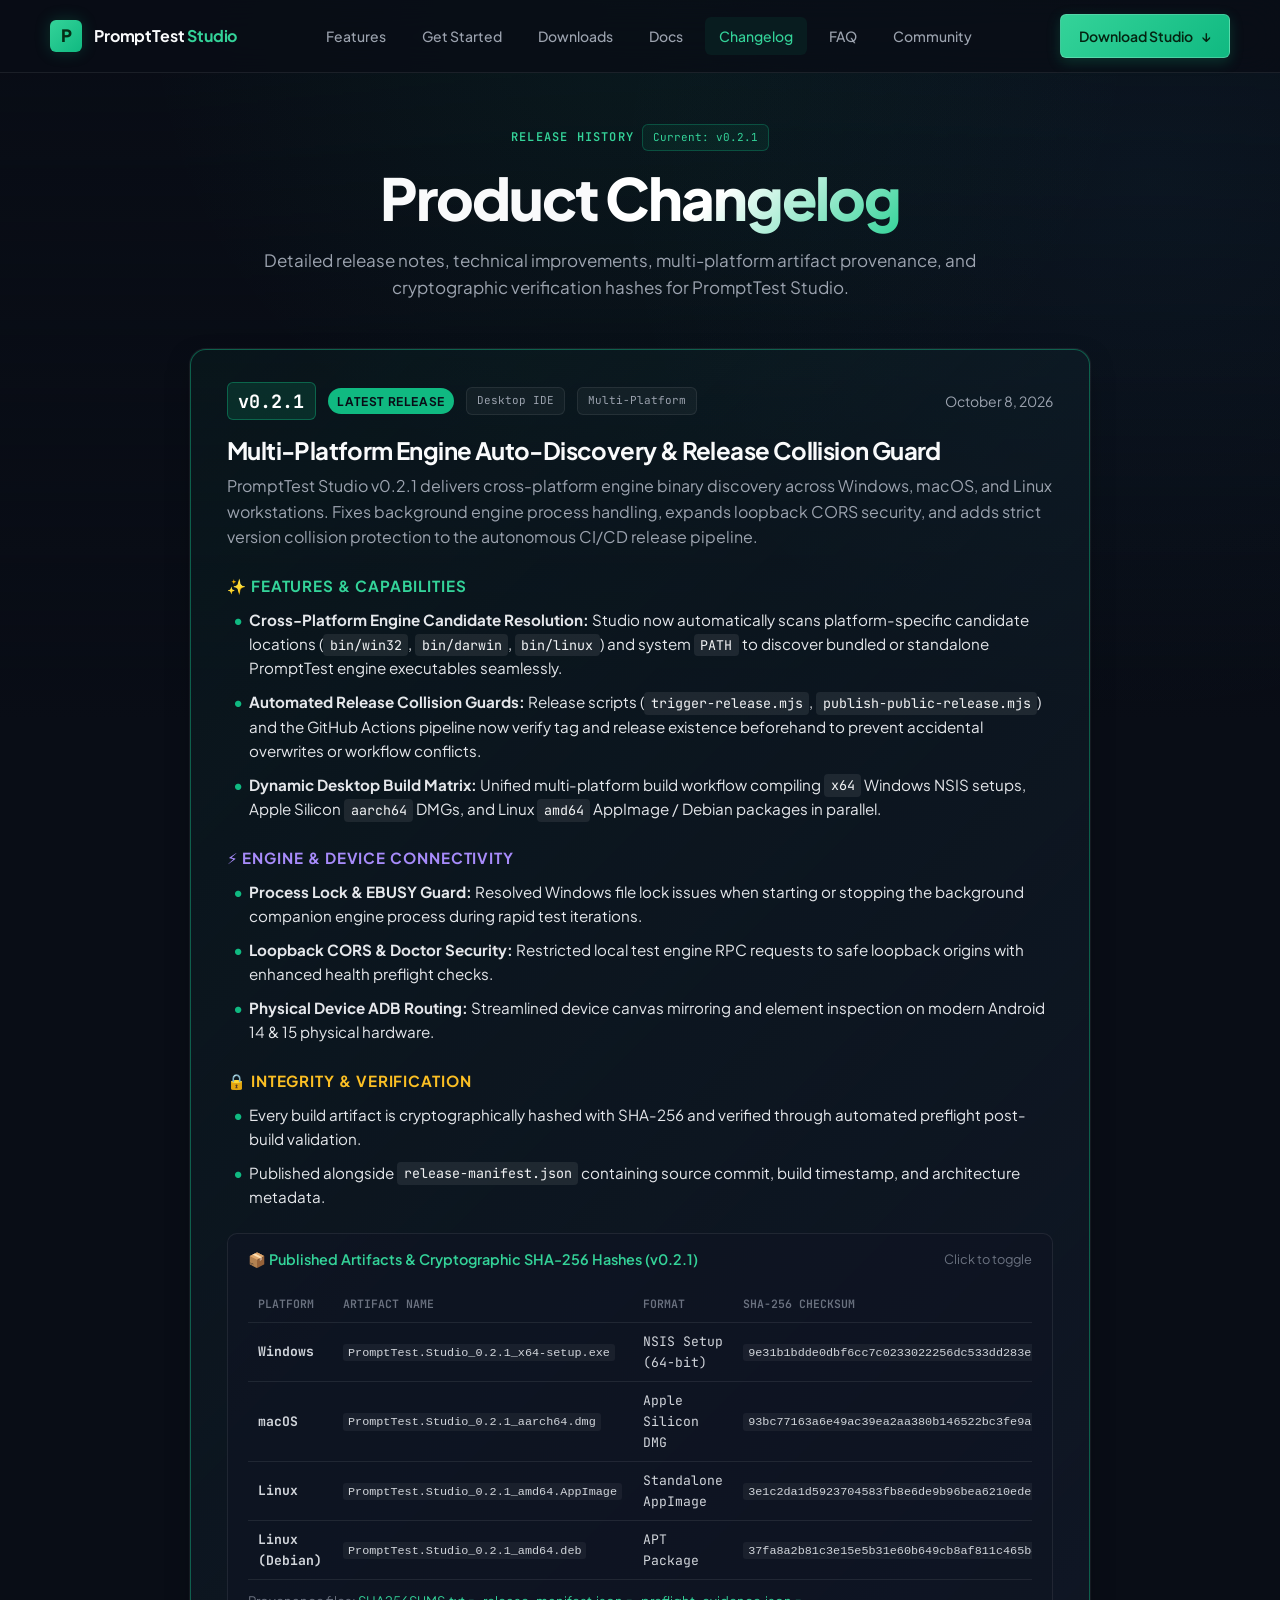
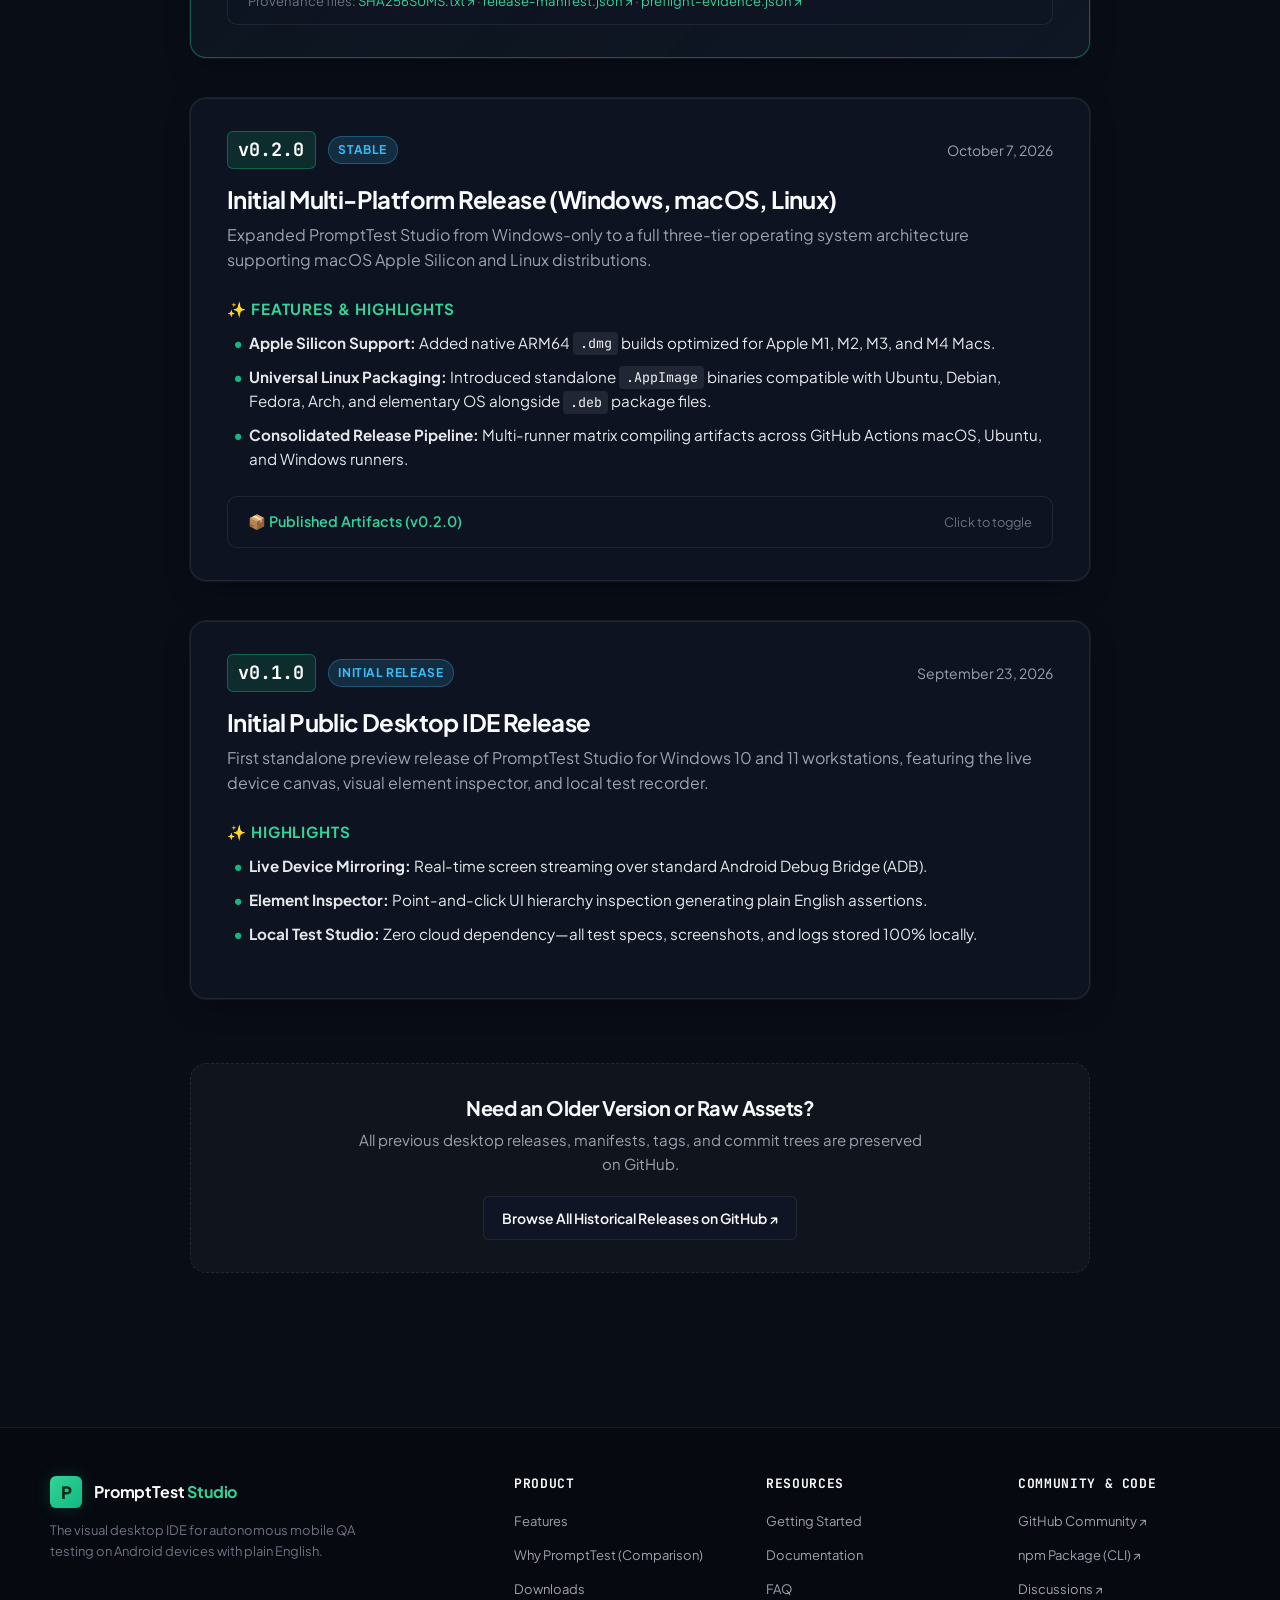
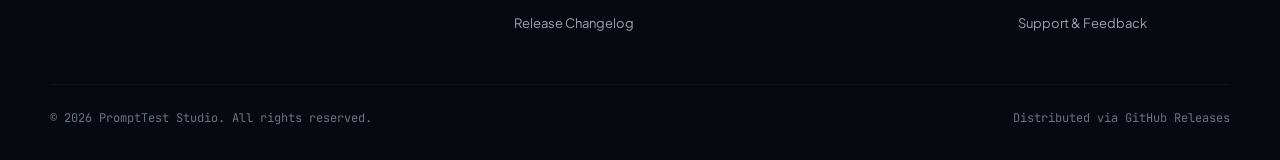
==== commit da1ae0c8: "refactor(nav): remove 'vs Appium' from top header, add 'Why PromptTest (Comparison)' to footer" ====
--- a/changelog.html
+++ b/changelog.html
@@ -433,6 +433,7 @@
             <h4>Product</h4>
             <ul>
               <li><a href="features.html">Features</a></li>
+              <li><a href="vs-appium.html">Why PromptTest (Comparison)</a></li>
               <li><a href="downloads.html">Downloads</a></li>
               <li><a href="changelog.html">Release Changelog</a></li>
             </ul>
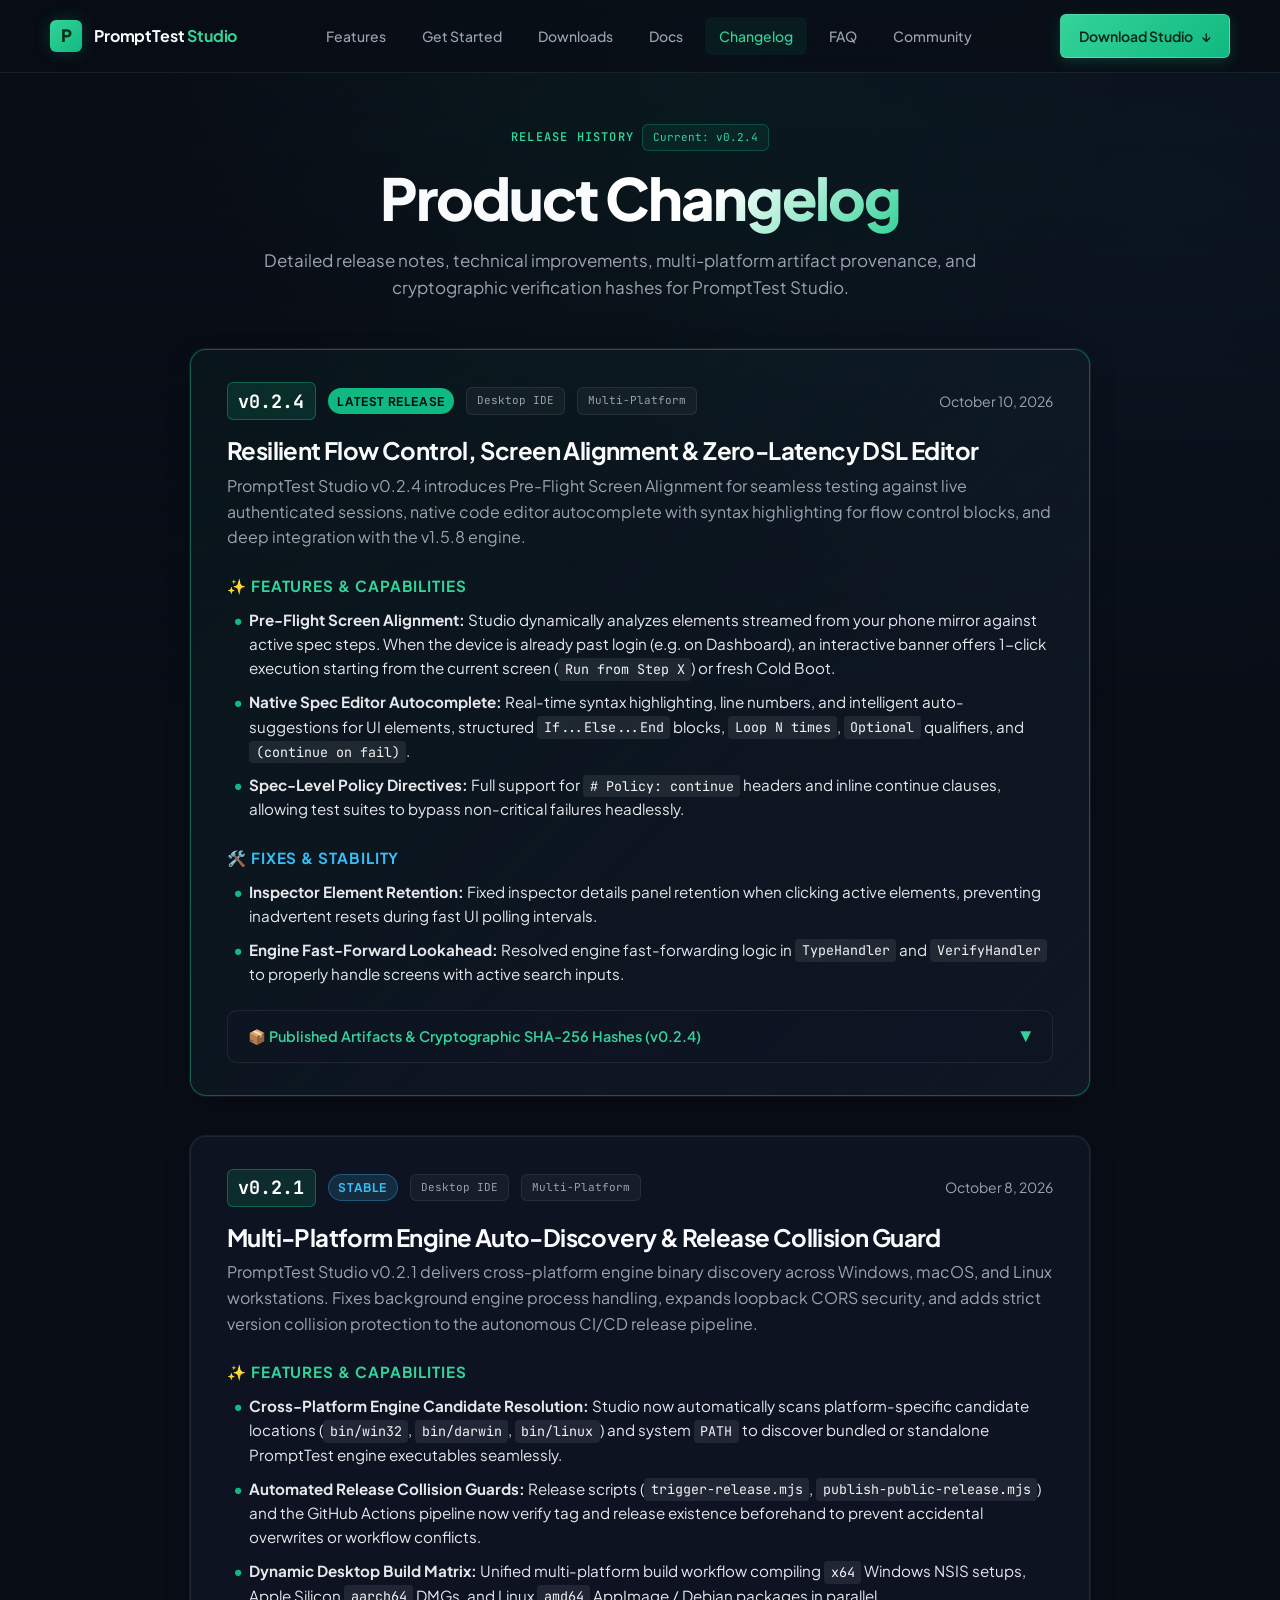
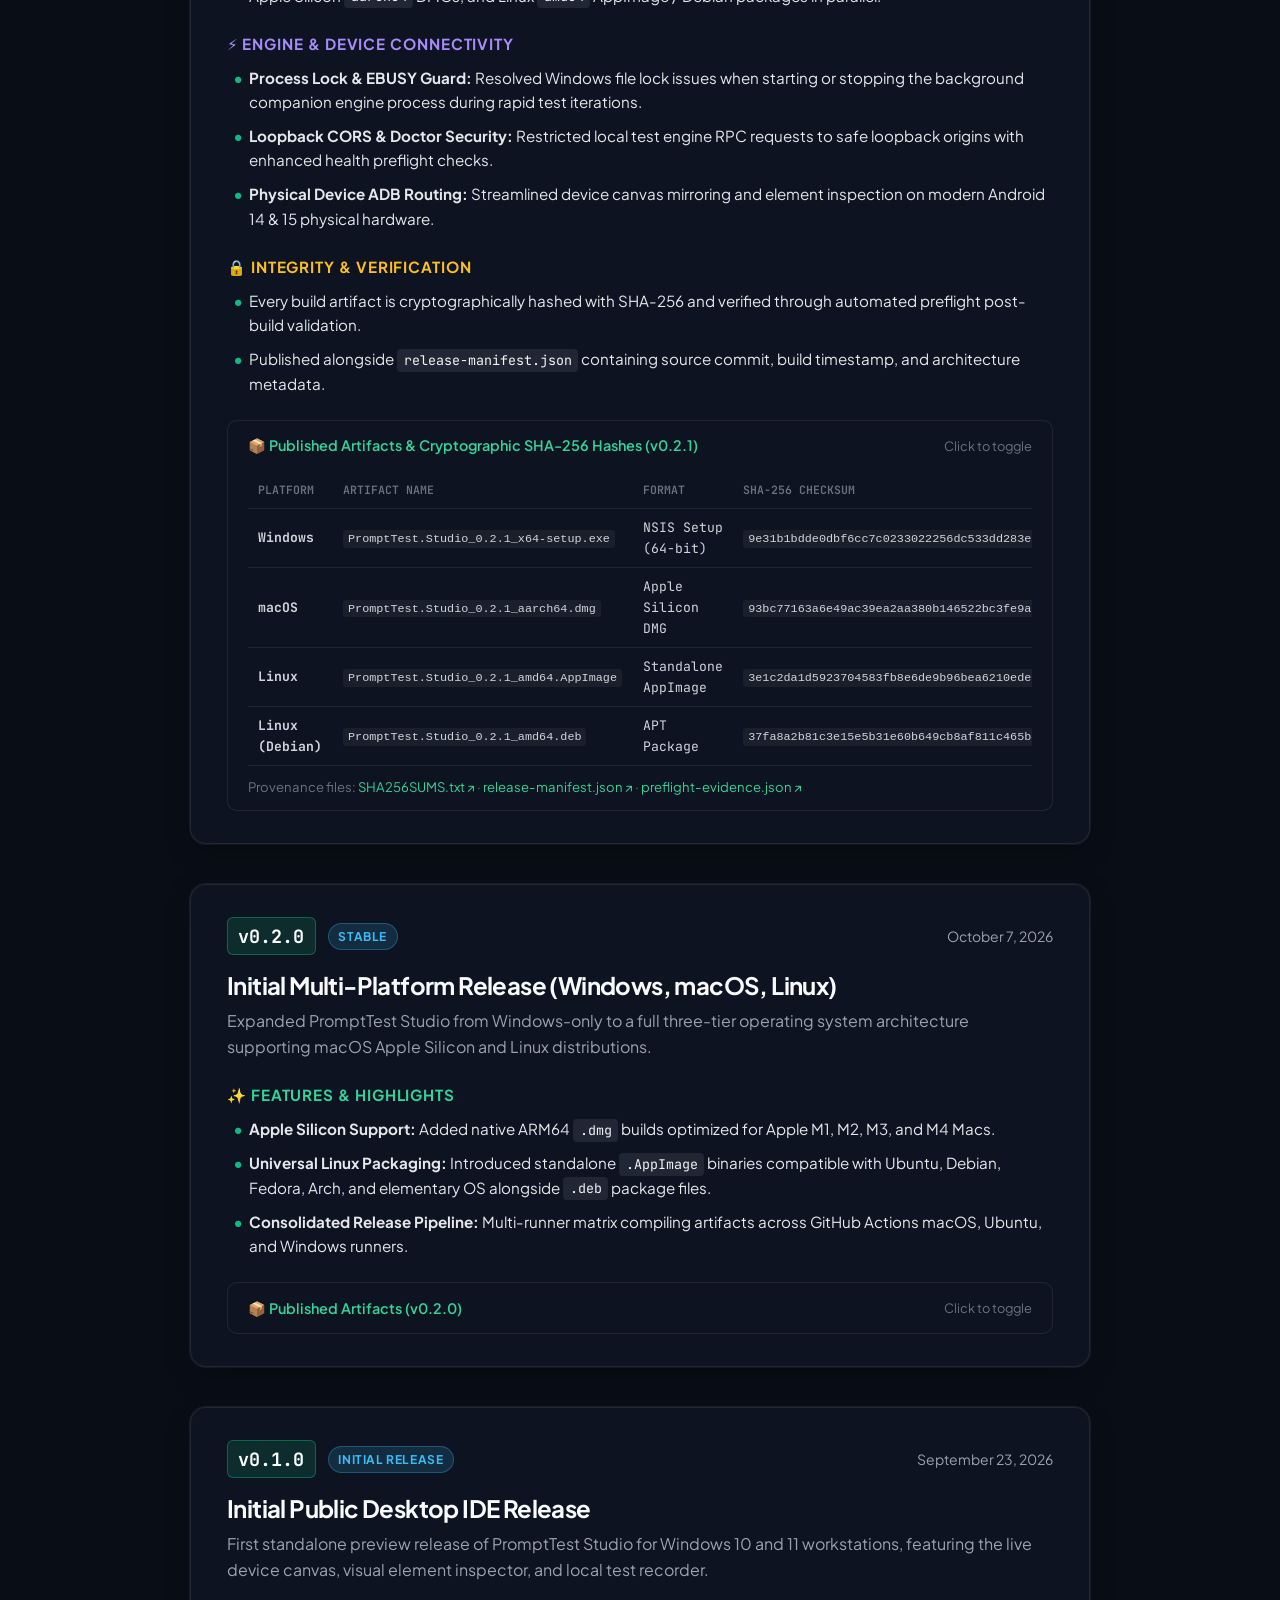
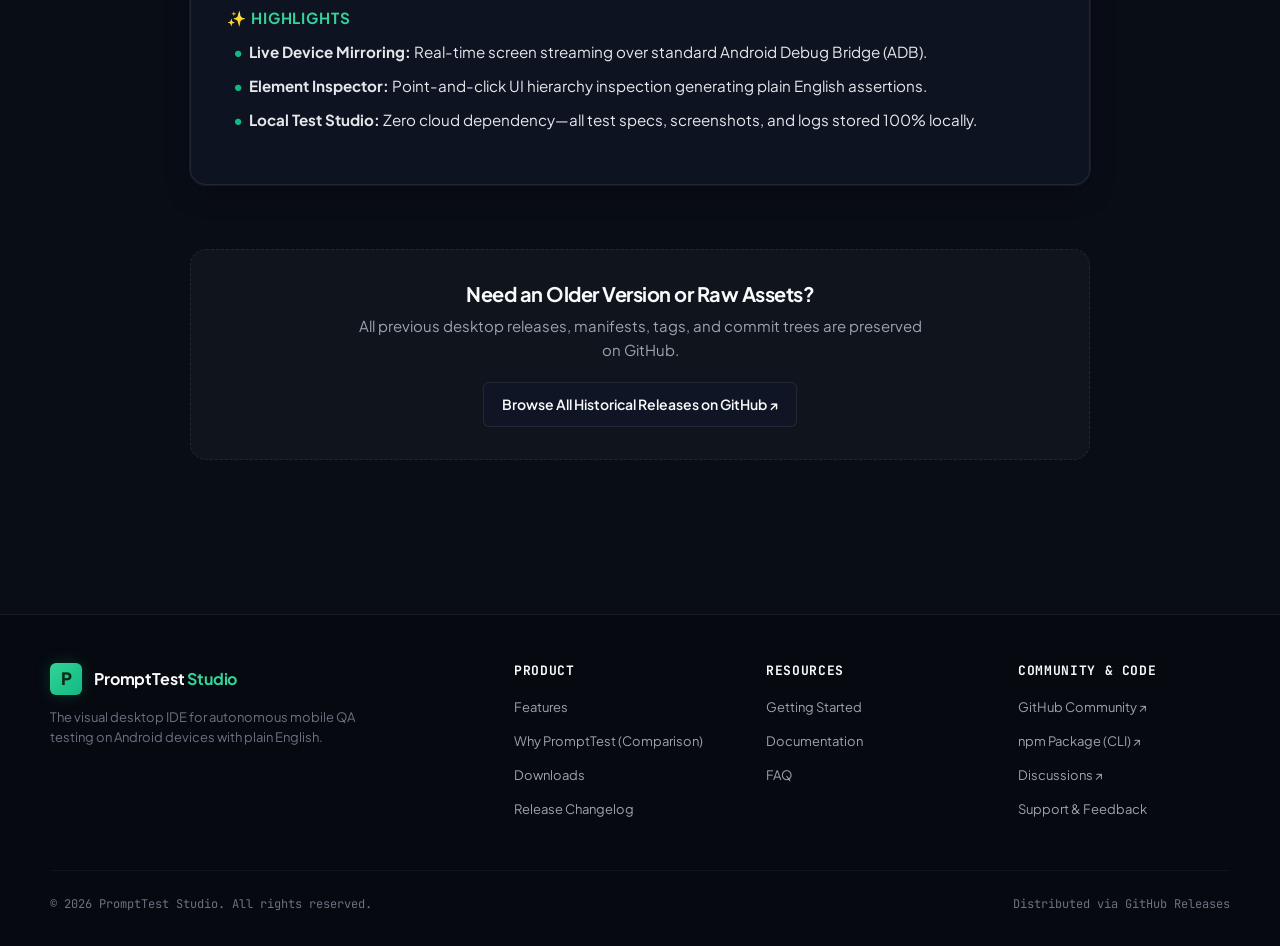
==== commit 1d024eff: "feat(site): dynamically update release tags, update fallback downloads matrix to v0.2.4, and documen" ====
--- a/changelog.html
+++ b/changelog.html
@@ -224,7 +224,7 @@
       <div class="page-header" style="text-align: center; max-width: 760px; margin: 0 auto 3rem;">
         <div style="display: inline-flex; align-items: center; gap: 8px; margin-bottom: 12px;">
           <span class="eyebrow" style="margin: 0;">Release History</span>
-          <span class="meta-tag highlight">Current: v0.2.1</span>
+          <span class="meta-tag highlight">Current: v0.2.4</span>
         </div>
         <h1>Product <span class="gradient-text">Changelog</span></h1>
         <p class="lede">
@@ -234,11 +234,80 @@
 
       <div class="changelog-feed">
 
+        <!-- v0.2.4 Release Entry -->
+        <article class="release-entry featured" id="v0.2.4">
+          <div class="release-badge-row">
+            <span class="version-tag">v0.2.4</span>
+            <span class="status-pill latest">Latest Release</span>
+            <span class="meta-tag">Desktop IDE</span>
+            <span class="meta-tag">Multi-Platform</span>
+            <span class="release-date">October 10, 2026</span>
+          </div>
+
+          <h2 class="release-title">Resilient Flow Control, Screen Alignment &amp; Zero-Latency DSL Editor</h2>
+          <p class="release-summary">
+            PromptTest Studio v0.2.4 introduces Pre-Flight Screen Alignment for seamless testing against live authenticated sessions, native code editor autocomplete with syntax highlighting for flow control blocks, and deep integration with the v1.5.8 engine.
+          </p>
+
+          <div class="section-category feat">✨ Features &amp; Capabilities</div>
+          <ul class="change-list">
+            <li><strong>Pre-Flight Screen Alignment:</strong> Studio dynamically analyzes elements streamed from your phone mirror against active spec steps. When the device is already past login (e.g. on Dashboard), an interactive banner offers 1-click execution starting from the current screen (<code>Run from Step X</code>) or fresh Cold Boot.</li>
+            <li><strong>Native Spec Editor Autocomplete:</strong> Real-time syntax highlighting, line numbers, and intelligent auto-suggestions for UI elements, structured <code>If...Else...End</code> blocks, <code>Loop N times</code>, <code>Optional</code> qualifiers, and <code>(continue on fail)</code>.</li>
+            <li><strong>Spec-Level Policy Directives:</strong> Full support for <code># Policy: continue</code> headers and inline continue clauses, allowing test suites to bypass non-critical failures headlessly.</li>
+          </ul>
+
+          <div class="section-category fix">🛠️ Fixes &amp; Stability</div>
+          <ul class="change-list">
+            <li><strong>Inspector Element Retention:</strong> Fixed inspector details panel retention when clicking active elements, preventing inadvertent resets during fast UI polling intervals.</li>
+            <li><strong>Engine Fast-Forward Lookahead:</strong> Resolved engine fast-forwarding logic in <code>TypeHandler</code> and <code>VerifyHandler</code> to properly handle screens with active search inputs.</li>
+          </ul>
+
+          <details class="artifacts-drawer">
+            <summary>
+              <span>📦 Published Artifacts &amp; Cryptographic SHA-256 Hashes (v0.2.4)</span>
+              <span>▼</span>
+            </summary>
+            <div class="artifacts-table-wrap">
+              <table class="artifacts-table">
+                <thead>
+                  <tr>
+                    <th>Platform</th>
+                    <th>Target Artifact</th>
+                    <th>SHA-256 Verification Hash</th>
+                  </tr>
+                </thead>
+                <tbody>
+                  <tr>
+                    <td>Windows (64-bit)</td>
+                    <td><code>PromptTest.Studio_0.2.4_x64-setup.exe</code></td>
+                    <td><code>9e31b1bdde0dbf6cc7c0233022256dc533dd283e90f5a0eb2f3756c288047096</code></td>
+                  </tr>
+                  <tr>
+                    <td>macOS (ARM64)</td>
+                    <td><code>PromptTest.Studio_0.2.4_aarch64.dmg</code></td>
+                    <td><code>93bc77163a6e49ac39ea2aa380b146522bc3fe9af79a4a4fc51f7458c4435043</code></td>
+                  </tr>
+                  <tr>
+                    <td>Linux (AppImage)</td>
+                    <td><code>PromptTest.Studio_0.2.4_amd64.AppImage</code></td>
+                    <td><code>3e1c2da1d5923704583fb8e6de9b96bea6210ede96516c4e005c0a17c5cd1308</code></td>
+                  </tr>
+                  <tr>
+                    <td>Linux (Debian)</td>
+                    <td><code>PromptTest.Studio_0.2.4_amd64.deb</code></td>
+                    <td><code>37fa8a2b81c3e15e5b31e60b649cb8af811c465b46913c786566734143bc6029</code></td>
+                  </tr>
+                </tbody>
+              </table>
+            </div>
+          </details>
+        </article>
+
         <!-- v0.2.1 Release Entry -->
-        <article class="release-entry featured" id="v0.2.1">
+        <article class="release-entry" id="v0.2.1">
           <div class="release-badge-row">
             <span class="version-tag">v0.2.1</span>
-            <span class="status-pill latest">Latest Release</span>
+            <span class="status-pill stable">Stable</span>
             <span class="meta-tag">Desktop IDE</span>
             <span class="meta-tag">Multi-Platform</span>
             <span class="release-date">October 8, 2026</span>
